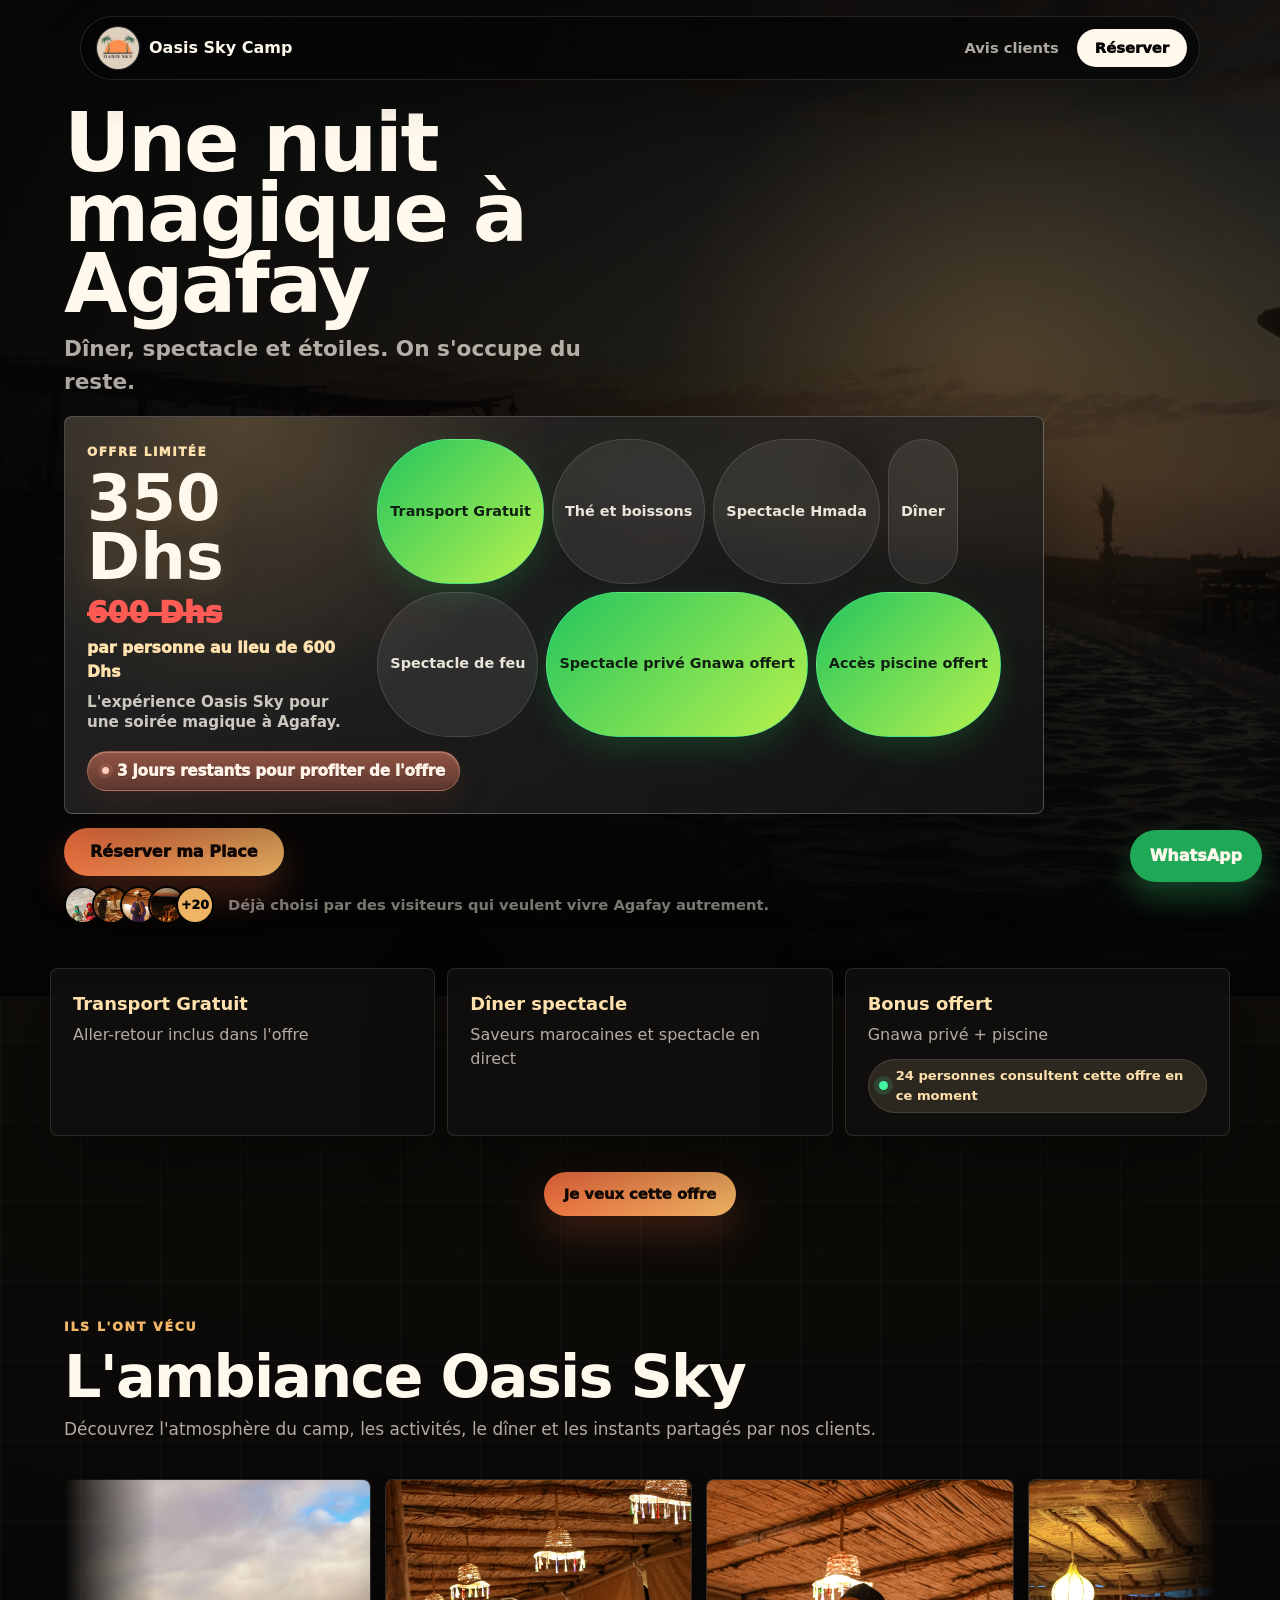
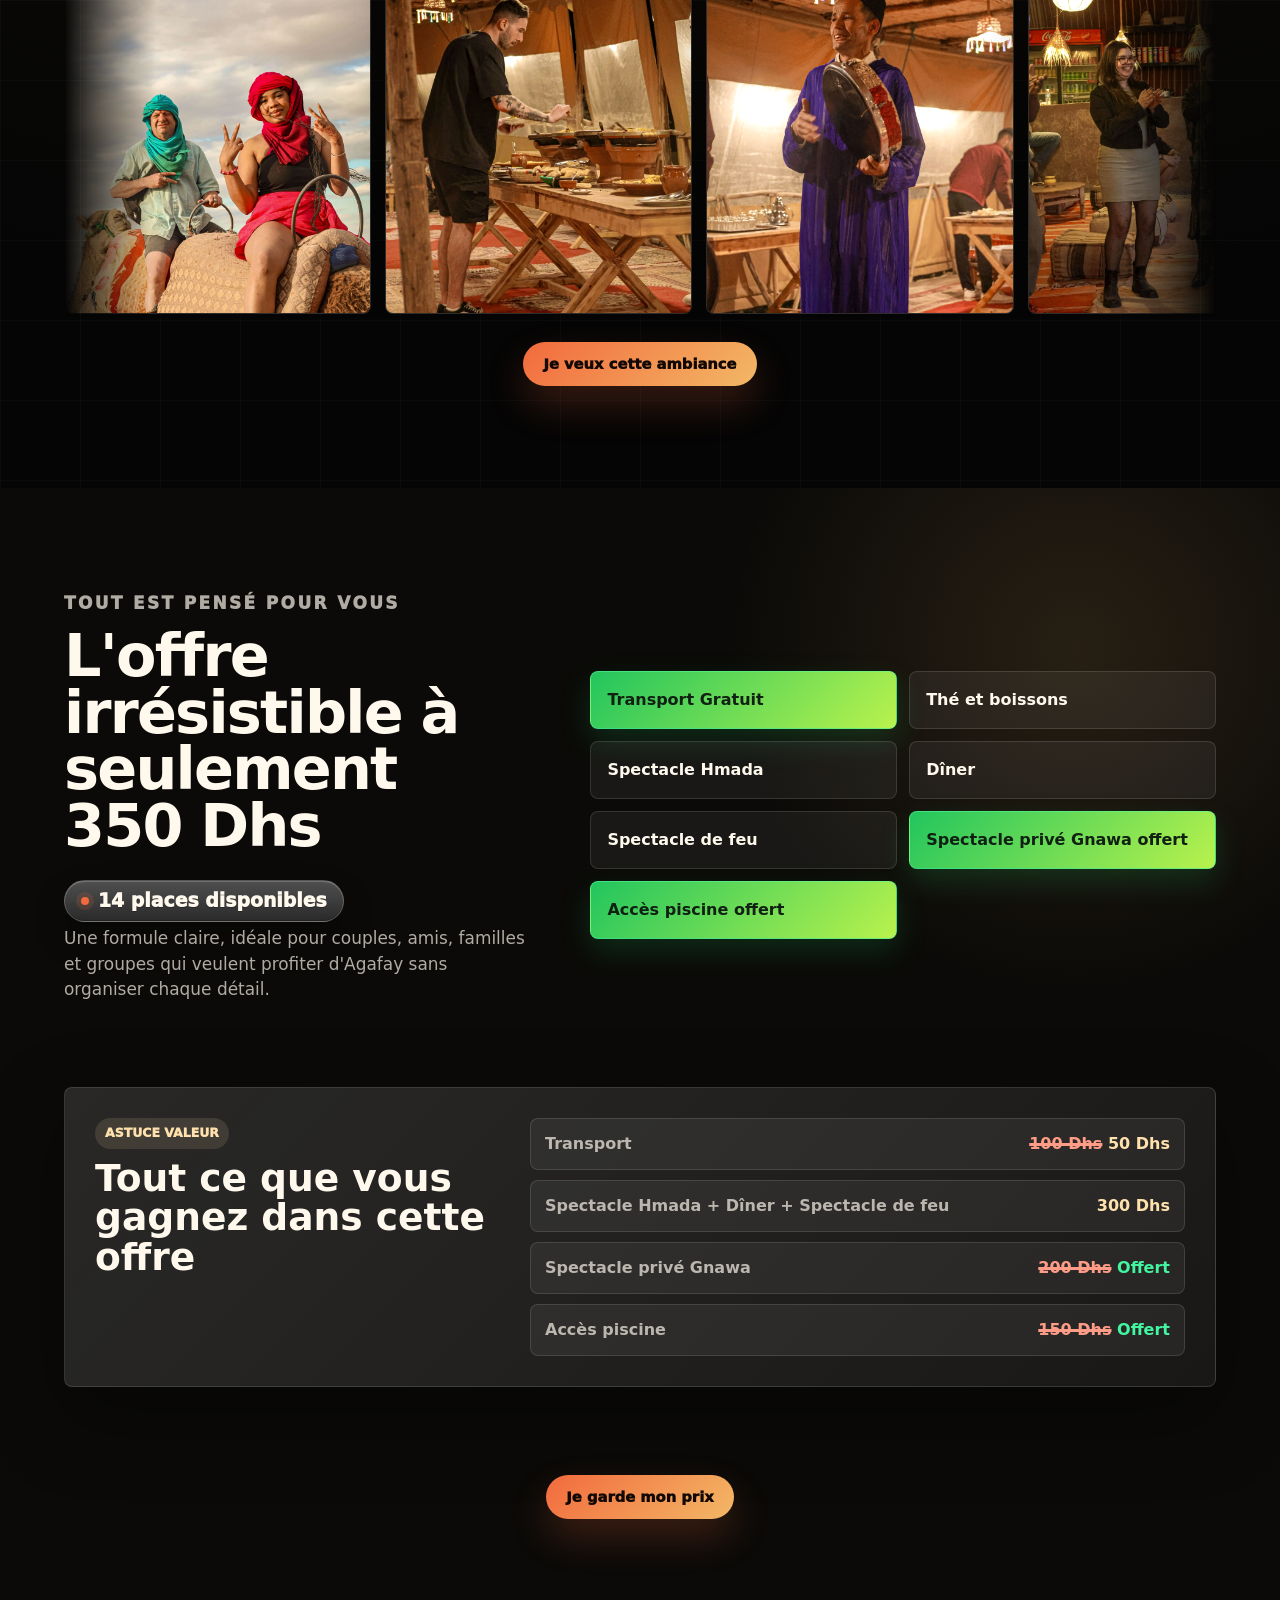
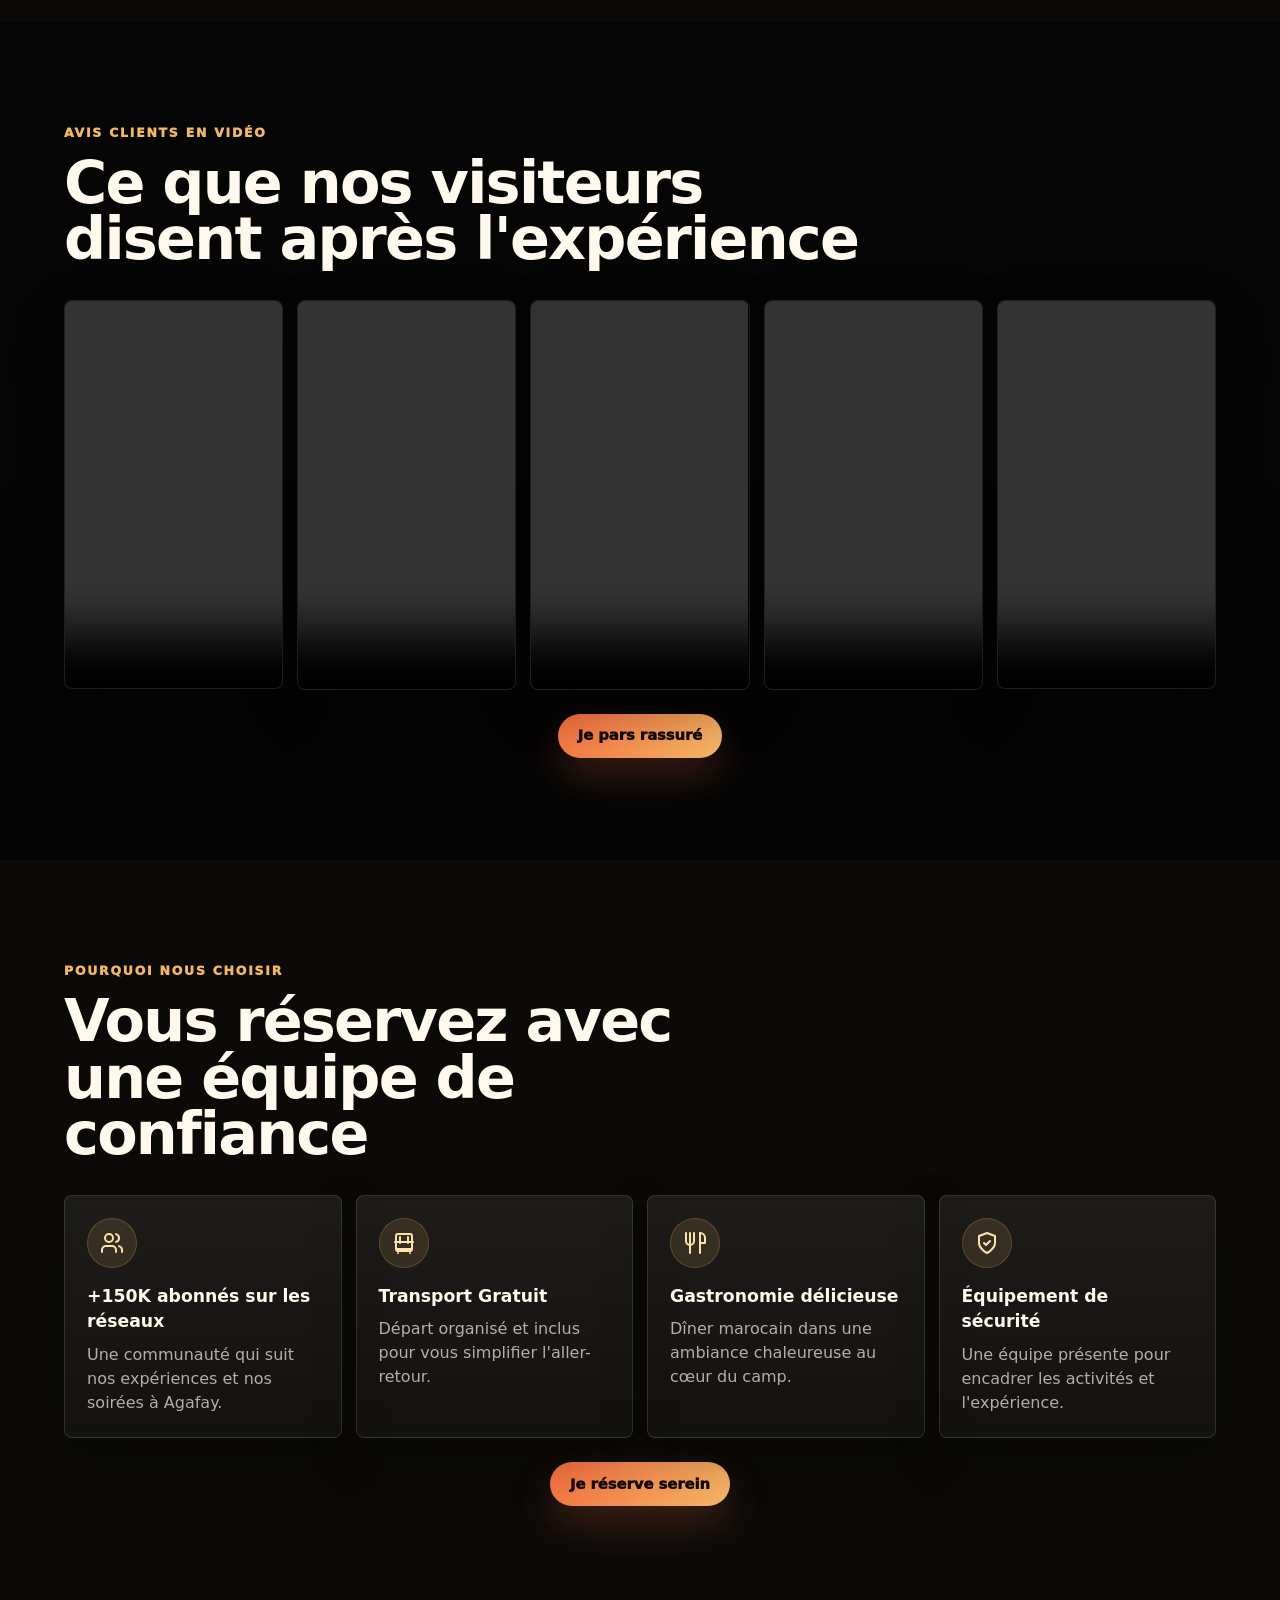
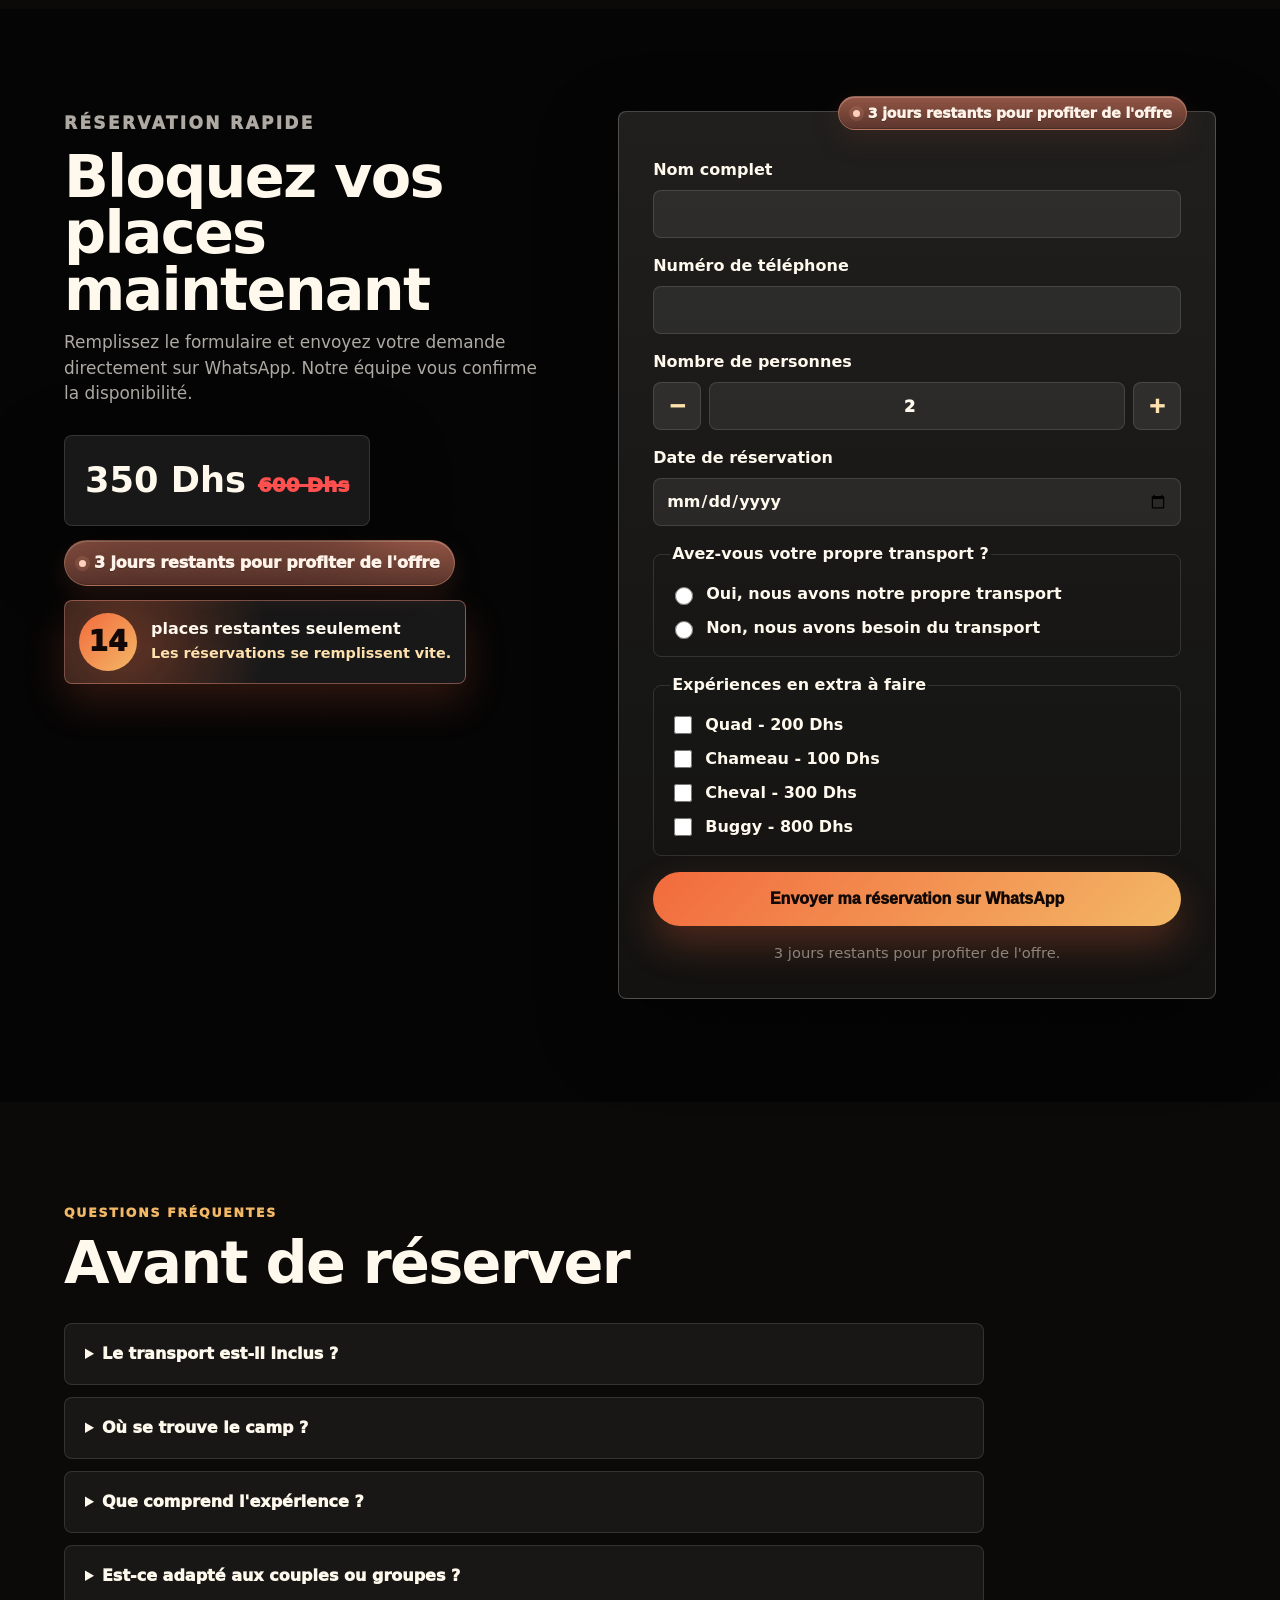
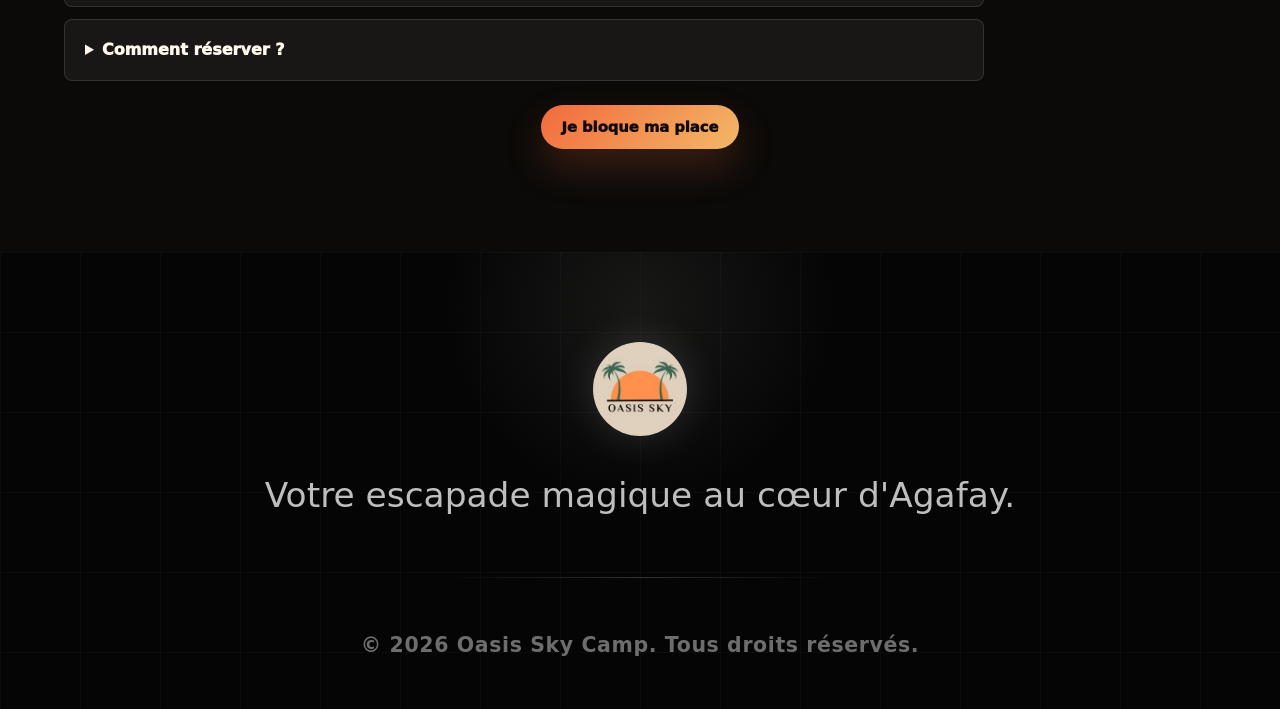
==== index.html @ 7f27b0d1 "Add files via upload" ====
<!doctype html>
<html lang="fr">
  <head>
    <meta charset="utf-8" />
    <meta name="viewport" content="width=device-width, initial-scale=1" />
    <title>Oasis Sky Camp Agafay | Offre irrésistible à 350 Dhs</title>
    <meta
      name="description"
      content="Réservez l'offre irrésistible Oasis Sky Camp Agafay: transport gratuit, thé et boissons, spectacle Hmada, dîner, spectacle de feu, spectacle privé Gnawa offert et accès piscine offert à 350 Dhs par personne."
    />
    <link rel="stylesheet" href="styles.css" />
  </head>
  <body>
    <header class="site-header">
      <a class="brand" href="#top" aria-label="Oasis Sky Camp">
        <img src="Logo Oasis Sky.jpg" alt="Logo Oasis Sky Camp" />
        <span>Oasis Sky Camp</span>
      </a>
      <nav class="header-actions" aria-label="Navigation principale">
        <a href="#avis">Avis clients</a>
        <a href="#reservation" class="small-cta">Réserver</a>
      </nav>
    </header>

    <main id="top">
      <section class="hero" aria-labelledby="hero-title">
        <video
          class="hero-video"
          src="Video of the camp.mp4"
          autoplay
          muted
          loop
          playsinline
          poster="R62_7970.jpg"
        ></video>
        <div class="hero-overlay"></div>
        <div class="hero-content">
          <h1 id="hero-title">
            Une nuit magique à Agafay
          </h1>
          <p class="hero-copy">
            Dîner, spectacle et étoiles. On s'occupe du reste.
          </p>

          <div class="offer-card" aria-label="Offre irrésistible Oasis Sky">
            <div class="offer-price">
              <span class="offer-label">Offre limitée</span>
              <div class="price-line">
                <strong>350 Dhs</strong>
                <del>600 Dhs</del>
              </div>
              <span class="price-context">par personne au lieu de 600 Dhs</span>
              <p>L'expérience Oasis Sky pour une soirée magique à Agafay.</p>
            </div>
            <ul class="hero-offer-list" aria-label="Éléments inclus dans l'offre">
              <li class="is-free">Transport Gratuit</li>
              <li>Thé et boissons</li>
              <li>Spectacle Hmada</li>
              <li>Dîner</li>
              <li>Spectacle de feu</li>
              <li class="is-free">Spectacle privé Gnawa offert</li>
              <li class="is-free">Accès piscine offert</li>
            </ul>
            <div class="deadline-proof" aria-label="Durée limitée de l'offre">
              3 jours restants pour profiter de l'offre
            </div>
          </div>

          <div class="hero-buttons">
            <a class="primary-button" href="#reservation">Réserver ma Place</a>
          </div>

          <div class="hero-social-proof" aria-label="Preuve sociale">
            <div class="client-stack" aria-hidden="true">
              <img src="Photos/Clients .webp" alt="" />
              <img src="Photos/Dinner .webp" alt="" />
              <img src="Photos/Spectacle.webp" alt="" />
              <img src="Photos/Night .webp" alt="" />
              <span>+20</span>
            </div>
            <p>Déjà choisi par des visiteurs qui veulent vivre Agafay autrement.</p>
          </div>
        </div>
      </section>

      <section class="section intro-strip" aria-label="Points forts de l'offre">
        <div>
          <strong>Transport Gratuit</strong>
          <span>Aller-retour inclus dans l'offre</span>
        </div>
        <div>
          <strong>Dîner spectacle</strong>
          <span>Saveurs marocaines et spectacle en direct</span>
        </div>
        <div>
          <strong>Bonus offert</strong>
          <span>Gnawa privé + piscine</span>
          <p class="live-proof strip-proof" aria-label="Preuve sociale en direct">
            <span aria-hidden="true"></span>
            24 personnes consultent cette offre en ce moment
          </p>
        </div>
        <a class="section-reserve-button" href="#reservation">Je veux cette offre</a>
      </section>

      <section class="section" id="photos" aria-labelledby="photos-title">
        <div class="section-heading">
          <p class="eyebrow">Ils l'ont vécu</p>
          <h2 id="photos-title">L'ambiance Oasis Sky</h2>
          <p>
            Découvrez l'atmosphère du camp, les activités, le dîner et les
            instants partagés par nos clients.
          </p>
        </div>

        <div class="photo-marquee" aria-label="Galerie animée de l'ambiance Oasis Sky">
          <div class="photo-track">
          <figure>
            <img src="Photos/Clients .webp" alt="Clients heureux à Oasis Sky Camp" loading="lazy" />
          </figure>
          <figure>
            <img src="Photos/Dinner .webp" alt="Ambiance dîner au camp" loading="lazy" />
          </figure>
          <figure>
            <img src="Photos/Spectacle.webp" alt="Spectacle pendant l'expérience à Agafay" loading="lazy" />
          </figure>
          <figure>
            <img src="Photos/Danse.webp" alt="Ambiance danse au camp" loading="lazy" />
          </figure>
          <figure>
            <img src="Photos/Ilghman.webp" alt="Moment partagé entre visiteurs à Agafay" loading="lazy" />
          </figure>
          <figure>
            <img src="Photos/Spectaclee.webp" alt="Clients profitant de l'expérience Oasis Sky" loading="lazy" />
          </figure>
          <figure>
            <img src="Photos/Night .webp" alt="Expérience clients avec vue sur le camp" loading="lazy" />
          </figure>
          <figure>
            <img src="Photos/Taromiyt .webp" alt="Moment Taromiyt à Oasis Sky Camp" loading="lazy" />
          </figure>
          <figure aria-hidden="true">
            <img src="Photos/Clients .webp" alt="" loading="lazy" />
          </figure>
          <figure aria-hidden="true">
            <img src="Photos/Dinner .webp" alt="" loading="lazy" />
          </figure>
          <figure aria-hidden="true">
            <img src="Photos/Spectacle.webp" alt="" loading="lazy" />
          </figure>
          <figure aria-hidden="true">
            <img src="Photos/Danse.webp" alt="" loading="lazy" />
          </figure>
          <figure aria-hidden="true">
            <img src="Photos/Ilghman.webp" alt="" loading="lazy" />
          </figure>
          <figure aria-hidden="true">
            <img src="Photos/Spectaclee.webp" alt="" loading="lazy" />
          </figure>
          <figure aria-hidden="true">
            <img src="Photos/Night .webp" alt="" loading="lazy" />
          </figure>
          <figure aria-hidden="true">
            <img src="Photos/Taromiyt .webp" alt="" loading="lazy" />
          </figure>
          </div>
        </div>
        <a class="section-reserve-button" href="#reservation">Je veux cette ambiance</a>
      </section>

      <section class="section offer-section" aria-labelledby="offer-title">
        <div class="offer-copy">
          <p class="eyebrow">Tout est pensé pour vous</p>
          <h2 id="offer-title">L'offre irrésistible à seulement 350 Dhs</h2>
          <div class="offer-scarcity-banner" aria-label="Places restantes">
            14 places disponibles
          </div>
          <p>
            Une formule claire, idéale pour couples, amis, familles et groupes
            qui veulent profiter d'Agafay sans organiser chaque détail.
          </p>
        </div>
        <div class="included-list">
          <span class="is-free">Transport Gratuit</span>
          <span>Thé et boissons</span>
          <span>Spectacle Hmada</span>
          <span>Dîner</span>
          <span>Spectacle de feu</span>
          <span class="is-free">Spectacle privé Gnawa offert</span>
          <span class="is-free">Accès piscine offert</span>
        </div>
        <div class="value-breakdown" aria-label="Valeur réelle de l'offre">
          <div class="value-heading">
            <span>Astuce valeur</span>
            <h3>Tout ce que vous gagnez dans cette offre</h3>
          </div>
          <div class="value-list">
            <div class="value-row">
              <span>Transport</span>
              <strong><del>100 Dhs</del> 50 Dhs</strong>
            </div>
            <div class="value-row">
              <span>Spectacle Hmada + Dîner + Spectacle de feu</span>
              <strong>300 Dhs</strong>
            </div>
            <div class="value-row is-free">
              <span>Spectacle privé Gnawa</span>
              <strong><del>200 Dhs</del> Offert</strong>
            </div>
            <div class="value-row is-free">
              <span>Accès piscine</span>
              <strong><del>150 Dhs</del> Offert</strong>
            </div>
          </div>
        </div>
        <a class="section-reserve-button" href="#reservation">Je garde mon prix</a>
      </section>

      <section class="section reviews" id="avis" aria-labelledby="reviews-title">
        <div class="section-heading">
          <p class="eyebrow">Avis clients en vidéo</p>
          <h2 id="reviews-title">Ce que nos visiteurs disent après l'expérience</h2>
        </div>

        <div class="review-grid">
          <video controls playsinline preload="metadata" src="Reviews/Review 1.mp4?v=20260610-2"></video>
          <video controls playsinline preload="metadata" src="Reviews/Review 2.mp4?v=20260610-2"></video>
          <video controls playsinline preload="metadata" src="Reviews/Review 3.mp4?v=20260610-2"></video>
          <video controls playsinline preload="metadata" src="Reviews/Review 4.mp4?v=20260610-2"></video>
          <video controls playsinline preload="metadata" src="Reviews/Review 5.mp4?v=20260610-2"></video>
        </div>
        <a class="section-reserve-button" href="#reservation">Je pars rassuré</a>
      </section>

      <section class="section trust" aria-labelledby="trust-title">
        <div class="section-heading compact">
          <p class="eyebrow">Pourquoi nous choisir</p>
          <h2 id="trust-title">Vous réservez avec une équipe de confiance</h2>
        </div>

        <div class="trust-grid">
          <article>
            <span class="trust-icon" aria-hidden="true">
              <svg viewBox="0 0 24 24">
                <path d="M16 21v-2a4 4 0 0 0-4-4H6a4 4 0 0 0-4 4v2" />
                <circle cx="9" cy="7" r="4" />
                <path d="M22 21v-2a4 4 0 0 0-3-3.87" />
                <path d="M16 3.13a4 4 0 0 1 0 7.75" />
              </svg>
            </span>
            <h3>+150K abonnés sur les réseaux</h3>
            <p>Une communauté qui suit nos expériences et nos soirées à Agafay.</p>
          </article>
          <article>
            <span class="trust-icon" aria-hidden="true">
              <svg viewBox="0 0 24 24">
                <path d="M8 6v6" />
                <path d="M16 6v6" />
                <path d="M3 11h18" />
                <path d="M5 18h14" />
                <path d="M6 22h.01" />
                <path d="M18 22h.01" />
                <rect x="4" y="3" width="16" height="17" rx="2" />
              </svg>
            </span>
            <h3>Transport Gratuit</h3>
            <p>Départ organisé et inclus pour vous simplifier l'aller-retour.</p>
          </article>
          <article>
            <span class="trust-icon" aria-hidden="true">
              <svg viewBox="0 0 24 24">
                <path d="M7 2v20" />
                <path d="M11 2v8a4 4 0 0 1-8 0V2" />
                <path d="M17 2v20" />
                <path d="M17 2a5 5 0 0 1 5 5v5h-5" />
              </svg>
            </span>
            <h3>Gastronomie délicieuse</h3>
            <p>Dîner marocain dans une ambiance chaleureuse au cœur du camp.</p>
          </article>
          <article>
            <span class="trust-icon" aria-hidden="true">
              <svg viewBox="0 0 24 24">
                <path d="M12 22s8-4 8-10V5l-8-3-8 3v7c0 6 8 10 8 10" />
                <path d="m9 12 2 2 4-4" />
              </svg>
            </span>
            <h3>Équipement de sécurité</h3>
            <p>Une équipe présente pour encadrer les activités et l'expérience.</p>
          </article>
        </div>
        <a class="section-reserve-button" href="#reservation">Je réserve serein</a>
      </section>

      <section class="section reservation-section" id="reservation" aria-labelledby="reservation-title">
        <div class="reservation-copy">
          <p class="eyebrow">Réservation rapide</p>
          <h2 id="reservation-title">Bloquez vos places maintenant</h2>
          <p>
            Remplissez le formulaire et envoyez votre demande directement sur
            WhatsApp. Notre équipe vous confirme la disponibilité.
          </p>
          <div class="price-box">
            <strong>350 Dhs</strong>
            <del class="old-price">600 Dhs</del>
          </div>
          <div class="center-deadline-badge">
            3 jours restants pour profiter de l'offre
          </div>
          <div class="scarcity-card" aria-label="Places restantes">
            <span>14</span>
            <div>
              <strong>places restantes seulement</strong>
              <p>Les réservations se remplissent vite.</p>
            </div>
          </div>
        </div>

        <form
          class="booking-form"
          id="booking-form"
          action="https://wa.me/212624677610"
          method="get"
          target="_blank"
        >
          <div class="form-corner-badge">3 jours restants pour profiter de l'offre</div>
          <input
            type="hidden"
            name="text"
            value="Bonjour Oasis Sky Camp, je viens de l'offre Oasis Sky Agafay à 350 Dhs et je veux réserver."
          />
          <label>
            Nom complet
            <input type="text" name="fullName" autocomplete="name" required />
          </label>
          <label>
            Numéro de téléphone
            <input type="tel" name="phone" autocomplete="tel" required />
          </label>
          <label>
            Nombre de personnes
            <div class="people-stepper">
              <button type="button" class="stepper-button" data-step="-1" aria-label="Diminuer le nombre de personnes">−</button>
              <input type="number" name="people" min="1" value="2" required />
              <button type="button" class="stepper-button" data-step="1" aria-label="Augmenter le nombre de personnes">+</button>
            </div>
          </label>
          <label>
            Date de réservation
            <input type="date" name="bookingDate" required />
          </label>

          <fieldset>
            <legend>Avez-vous votre propre transport ?</legend>
            <label class="radio-line">
              <input type="radio" name="transport" value="Oui, nous avons notre propre transport" required />
              Oui, nous avons notre propre transport
            </label>
            <label class="radio-line">
              <input type="radio" name="transport" value="Non, nous avons besoin du transport" />
              Non, nous avons besoin du transport
            </label>
          </fieldset>

          <fieldset>
            <legend>Expériences en extra à faire</legend>
            <label class="checkbox-line">
              <input type="checkbox" name="extras" value="Quad - 200 Dhs" />
              Quad - 200 Dhs
            </label>
            <label class="checkbox-line">
              <input type="checkbox" name="extras" value="Chameau - 100 Dhs" />
              Chameau - 100 Dhs
            </label>
            <label class="checkbox-line">
              <input type="checkbox" name="extras" value="Cheval - 300 Dhs" />
              Cheval - 300 Dhs
            </label>
            <label class="checkbox-line">
              <input type="checkbox" name="extras" value="Buggy - 800 Dhs" />
              Buggy - 800 Dhs
            </label>
          </fieldset>

          <button class="primary-button form-button" type="submit">
            Envoyer ma réservation sur WhatsApp
          </button>
          <p class="form-note">3 jours restants pour profiter de l'offre.</p>
        </form>
      </section>

      <section
        class="section thank-you-section"
        id="merci"
        aria-labelledby="thank-you-title"
        aria-live="polite"
        hidden
      >
        <div class="thank-you-card">
          <p class="eyebrow">Demande prête</p>
          <h2 id="thank-you-title">Merci, votre réservation est presque confirmée</h2>
          <p>
            Votre message WhatsApp est prêt avec les détails de votre demande.
            Envoyez-le à notre équipe pour confirmer la disponibilité.
          </p>
          <a class="primary-button" id="thank-you-whatsapp" href="#" target="_blank" rel="noopener noreferrer">
            Envoyer le message WhatsApp
          </a>
        </div>
      </section>

      <section class="section faq" aria-labelledby="faq-title">
        <div class="section-heading compact">
          <p class="eyebrow">Questions fréquentes</p>
          <h2 id="faq-title">Avant de réserver</h2>
        </div>

        <div class="faq-list">
          <details>
            <summary>Le transport est-il inclus ?</summary>
            <p>
              Oui, le transport aller-retour depuis Marrakech est disponible.
            </p>
          </details>
          <details>
            <summary>Où se trouve le camp ?</summary>
            <p>
              Le camp est situé à Agafay, près de Marrakech. La localisation
              exacte est envoyée après réservation.
            </p>
          </details>
          <details>
            <summary>Que comprend l'expérience ?</summary>
            <p>
              L'expérience inclut le dîner marocain, les spectacles, le spectacle de feu,
              la piscine et plusieurs activités selon l'offre choisie.
            </p>
          </details>
          <details>
            <summary>Est-ce adapté aux couples ou groupes ?</summary>
            <p>
              Oui, l'expérience est idéale pour les couples, familles, groupes
              d'amis et occasions spéciales.
            </p>
          </details>
          <details>
            <summary>Comment réserver ?</summary>
            <p>
              Vous pouvez réserver directement via WhatsApp ou le formulaire de
              réservation.
            </p>
          </details>
        </div>
        <a class="section-reserve-button" href="#reservation">Je bloque ma place</a>
      </section>
    </main>

    <footer class="site-footer">
      <div class="footer-inner">
        <img src="Logo Oasis Sky.jpg" alt="Logo Oasis Sky Camp" />
        <p>Votre escapade magique au cœur d'Agafay.</p>
        <span class="footer-line" aria-hidden="true"></span>
        <small>© 2026 Oasis Sky Camp. Tous droits réservés.</small>
      </div>
    </footer>

    <a
      class="whatsapp-sticky"
      id="whatsapp-sticky"
      href="https://wa.me/212624677610?text=Bonjour%20Oasis%20Sky%20Camp%2C%20je%20viens%20de%20l'offre%20Oasis%20Sky%20Agafay%20%C3%A0%20350%20Dhs%20et%20je%20veux%20r%C3%A9server."
      aria-label="Réserver sur WhatsApp"
      target="_blank"
      rel="noopener noreferrer"
    >
      WhatsApp
    </a>

    <script src="script.js?v=20260610-thank-you"></script>
  </body>
</html>
---- styles.css ----
:root {
  --bg: #050505;
  --bg-soft: #0b0a08;
  --panel: #11100e;
  --panel-2: #17130f;
  --line: rgba(255, 255, 255, 0.12);
  --line-strong: rgba(255, 255, 255, 0.22);
  --text: #fff8ed;
  --muted: rgba(255, 248, 237, 0.68);
  --faint: rgba(255, 248, 237, 0.48);
  --gold: #f3b866;
  --gold-soft: #ffe1ad;
  --accent: #c85232;
  --accent-strong: #f26a3d;
  --green: #42f5a1;
  --green-dark: #102113;
  --shadow: 0 28px 80px rgba(0, 0, 0, 0.38);
}

* {
  box-sizing: border-box;
}

html {
  scroll-behavior: smooth;
}

body {
  margin: 0;
  color: var(--text);
  background:
    radial-gradient(circle at 50% -10%, rgba(243, 184, 102, 0.12), transparent 34%),
    linear-gradient(rgba(255, 255, 255, 0.025) 1px, transparent 1px),
    linear-gradient(90deg, rgba(255, 255, 255, 0.025) 1px, transparent 1px),
    var(--bg);
  background-size: auto, 80px 80px, 80px 80px, auto;
  font-family:
    Inter, ui-sans-serif, system-ui, -apple-system, BlinkMacSystemFont, "Segoe UI",
    sans-serif;
  line-height: 1.5;
}

img,
video {
  display: block;
  max-width: 100%;
}

a {
  color: inherit;
  text-decoration: none;
}

.site-header {
  position: fixed;
  top: 16px;
  left: 50%;
  z-index: 20;
  display: flex;
  align-items: center;
  justify-content: space-between;
  width: min(1120px, calc(100% - 32px));
  gap: 18px;
  padding: 10px 12px;
  border: 1px solid var(--line);
  border-radius: 999px;
  background: rgba(5, 5, 5, 0.72);
  color: var(--text);
  transform: translateX(-50%);
  backdrop-filter: blur(18px);
  box-shadow: 0 14px 40px rgba(0, 0, 0, 0.26);
}

.brand {
  display: inline-flex;
  align-items: center;
  gap: 10px;
  padding-left: 4px;
  font-weight: 900;
}

.brand img {
  width: 42px;
  height: 42px;
  border-radius: 50%;
  object-fit: cover;
  box-shadow: 0 0 0 1px rgba(255, 255, 255, 0.18);
}

.header-actions {
  display: flex;
  align-items: center;
  gap: 18px;
  color: var(--muted);
  font-size: 0.92rem;
  font-weight: 800;
}

.small-cta,
.primary-button,
.secondary-button {
  display: inline-flex;
  align-items: center;
  justify-content: center;
  min-height: 48px;
  border-radius: 999px;
  font-weight: 950;
}

.small-cta {
  min-height: 38px;
  padding: 0 18px;
  background: var(--text);
  color: var(--bg);
}

.hero {
  position: relative;
  min-height: 100svh;
  display: grid;
  align-items: center;
  padding: 108px clamp(18px, 5vw, 72px) 54px;
  overflow: hidden;
  color: var(--text);
}

.hero-video,
.hero-overlay {
  position: absolute;
  inset: 0;
  width: 100%;
  height: 100%;
}

.hero-video {
  object-fit: cover;
  opacity: 0.52;
  filter: saturate(0.92) contrast(1.05);
}

.hero-overlay {
  background:
    radial-gradient(circle at 78% 36%, rgba(243, 184, 102, 0.18), transparent 28%),
    linear-gradient(90deg, rgba(5, 5, 5, 0.95), rgba(5, 5, 5, 0.78) 48%, rgba(5, 5, 5, 0.5)),
    linear-gradient(0deg, var(--bg), rgba(5, 5, 5, 0.1) 52%, rgba(5, 5, 5, 0.72));
}

.hero-content {
  position: relative;
  width: min(1120px, 100%);
}

.eyebrow {
  margin: 0 0 12px;
  color: var(--gold);
  font-size: 0.78rem;
  font-weight: 950;
  letter-spacing: 0.14em;
  text-transform: uppercase;
}

h1,
h2,
h3,
p {
  margin-top: 0;
}

h1 {
  max-width: 10ch;
  margin-bottom: 14px;
  font-size: clamp(2.4rem, 6.4vw, 6.25rem);
  line-height: 0.86;
  letter-spacing: -0.03em;
}

.hero-copy {
  max-width: 560px;
  margin-bottom: 18px;
  color: var(--muted);
  font-size: clamp(1.05rem, 2vw, 1.35rem);
  font-weight: 650;
}

.offer-card {
  display: grid;
  grid-template-columns: minmax(250px, 0.42fr) minmax(0, 1fr);
  gap: 14px 20px;
  width: min(980px, 100%);
  max-width: 100%;
  margin: 14px 0;
  padding: clamp(16px, 2vw, 22px);
  border: 1px solid var(--line-strong);
  border-radius: 8px;
  background:
    radial-gradient(circle at 18% 0%, rgba(243, 184, 102, 0.22), transparent 34%),
    linear-gradient(135deg, rgba(255, 255, 255, 0.12), rgba(255, 255, 255, 0.035)),
    rgba(8, 8, 8, 0.68);
  box-shadow: var(--shadow);
  backdrop-filter: blur(16px);
}

.offer-price {
  display: flex;
  align-content: center;
  align-items: baseline;
  gap: 8px;
  flex-wrap: wrap;
  min-width: 0;
  padding: 4px 0;
}

.offer-label {
  flex-basis: 100%;
  color: var(--gold-soft);
  font-size: 0.75rem;
  font-weight: 950;
  letter-spacing: 0.12em;
  text-transform: uppercase;
}

.price-line {
  display: flex;
  align-items: flex-end;
  gap: 12px;
  flex-wrap: wrap;
  width: 100%;
}

.offer-card strong {
  color: var(--text);
  font-size: clamp(2.2rem, 5vw, 4.15rem);
  line-height: 0.92;
  text-shadow: 0 10px 30px rgba(243, 184, 102, 0.18);
}

.offer-price del {
  color: #ff5b55;
  font-size: clamp(1.25rem, 2.4vw, 1.85rem);
  font-weight: 950;
  line-height: 1;
  text-decoration-color: #ff5b55;
  text-decoration-thickness: 4px;
}

.price-context {
  color: var(--gold-soft);
  font-size: 0.98rem;
  font-weight: 950;
}

.offer-price p {
  flex-basis: 100%;
  margin: 0;
  color: rgba(255, 248, 237, 0.78);
  font-size: 0.95rem;
  font-weight: 750;
  line-height: 1.35;
}

.hero-offer-list {
  display: flex;
  flex-wrap: wrap;
  gap: 8px;
  margin: 0;
  padding: 0;
  list-style: none;
}

.hero-offer-list li,
.live-proof,
.deadline-proof,
.scarcity-proof {
  display: inline-flex;
  align-items: center;
  width: fit-content;
  max-width: 100%;
  min-height: 34px;
  padding: 6px 10px;
  border: 1px solid var(--line);
  border-radius: 999px;
  background: rgba(255, 255, 255, 0.08);
  color: rgba(255, 248, 237, 0.9);
  font-size: 0.82rem;
  font-weight: 900;
}

.hero-offer-list li {
  min-height: 38px;
  padding: 7px 12px;
  font-size: 0.9rem;
}

.hero-offer-list .is-free,
.included-list .is-free {
  border-color: rgba(66, 245, 161, 0.52);
  background: linear-gradient(135deg, #22c55e, #b9f24d);
  color: var(--green-dark);
  box-shadow: 0 12px 30px rgba(34, 197, 94, 0.18);
}

.live-proof {
  gap: 8px;
  background: rgba(255, 217, 166, 0.12);
  color: var(--gold-soft);
}

.live-proof span {
  width: 9px;
  height: 9px;
  border-radius: 50%;
  background: var(--green);
  box-shadow: 0 0 0 5px rgba(66, 245, 161, 0.14);
  flex: 0 0 auto;
}

.strip-proof {
  margin: 12px 0 0;
}

.scarcity-proof {
  border-color: rgba(255, 255, 255, 0.2);
  background:
    linear-gradient(180deg, rgba(82, 82, 82, 0.9), rgba(42, 42, 42, 0.94)),
    rgba(48, 48, 48, 0.94);
  color: var(--text);
  text-shadow: 0 1px 0 rgba(0, 0, 0, 0.22);
  box-shadow:
    inset 0 1px 0 rgba(255, 255, 255, 0.18),
    inset 0 -1px 0 rgba(0, 0, 0, 0.2),
    0 10px 24px rgba(0, 0, 0, 0.28);
}

.offer-scarcity-banner {
  display: inline-flex;
  align-items: center;
  width: fit-content;
  max-width: 100%;
  min-height: 42px;
  margin: 14px 0 4px;
  padding: 8px 16px;
  border: 1px solid rgba(255, 255, 255, 0.2);
  border-radius: 999px;
  background:
    linear-gradient(180deg, rgba(82, 82, 82, 0.92), rgba(42, 42, 42, 0.96)),
    rgba(48, 48, 48, 0.94);
  color: var(--text);
  font-size: clamp(1rem, 1.8vw, 1.18rem);
  font-weight: 950;
  line-height: 1.15;
  text-shadow: 0 1px 0 rgba(0, 0, 0, 0.24);
  box-shadow:
    inset 0 1px 0 rgba(255, 255, 255, 0.18),
    inset 0 -1px 0 rgba(0, 0, 0, 0.2),
    0 16px 32px rgba(0, 0, 0, 0.28);
}

.offer-scarcity-banner::before {
  content: "";
  width: 8px;
  height: 8px;
  margin-right: 9px;
  border-radius: 50%;
  background: var(--accent-strong);
  box-shadow: 0 0 0 5px rgba(242, 106, 61, 0.14);
  flex: 0 0 auto;
}

.deadline-proof,
.center-deadline-badge,
.form-corner-badge {
  gap: 8px;
  border: 1px solid rgba(255, 179, 145, 0.34);
  background:
    linear-gradient(180deg, rgba(150, 87, 70, 0.94), rgba(91, 54, 45, 0.96)),
    rgba(102, 61, 50, 0.94);
  color: #fff2e8;
  font-weight: 950;
  letter-spacing: -0.01em;
  text-shadow: 0 1px 0 rgba(0, 0, 0, 0.22);
  box-shadow:
    inset 0 1px 0 rgba(255, 255, 255, 0.22),
    inset 0 -1px 0 rgba(0, 0, 0, 0.18),
    0 10px 24px rgba(78, 44, 34, 0.38);
}

.deadline-proof,
.scarcity-proof {
  grid-column: 1 / -1;
  min-height: 40px;
  padding: 8px 14px;
  font-size: 0.95rem;
}

.deadline-proof::before,
.center-deadline-badge::before,
.form-corner-badge::before {
  content: "";
  width: 7px;
  height: 7px;
  border-radius: 50%;
  background: #ffd0bd;
  box-shadow: 0 0 0 4px rgba(255, 180, 145, 0.13);
  flex: 0 0 auto;
}

.hero-social-proof {
  display: flex;
  align-items: center;
  gap: 14px;
  margin: 10px 0 18px;
  color: var(--faint);
  font-size: 0.92rem;
  font-weight: 750;
}

.client-stack {
  display: flex;
  align-items: center;
  flex: 0 0 auto;
}

.client-stack img,
.client-stack span {
  width: 38px;
  height: 38px;
  margin-left: -10px;
  border: 2px solid var(--bg);
  border-radius: 50%;
}

.client-stack img:first-child {
  margin-left: 0;
}

.client-stack img {
  object-fit: cover;
}

.client-stack span {
  display: inline-flex;
  align-items: center;
  justify-content: center;
  background: var(--gold);
  color: var(--bg);
  font-size: 0.78rem;
  font-weight: 950;
}

.hero-social-proof p {
  margin: 0;
}

.hero-buttons {
  display: flex;
  flex-wrap: wrap;
  gap: 12px;
  margin-bottom: 2px;
}

.primary-button {
  border: 0;
  padding: 0 26px;
  background: linear-gradient(135deg, var(--accent-strong), var(--gold));
  color: #120906;
  box-shadow: 0 18px 38px rgba(242, 106, 61, 0.26);
  cursor: pointer;
}

.primary-button:hover {
  filter: brightness(1.06);
}

.secondary-button {
  padding: 0 22px;
  border: 1px solid var(--line-strong);
  color: var(--text);
  background: rgba(255, 255, 255, 0.06);
}

.section {
  padding: clamp(64px, 8vw, 108px) clamp(18px, 5vw, 72px);
}

.section-reserve-button {
  grid-column: 1 / -1;
  display: flex;
  align-items: center;
  justify-content: center;
  width: fit-content;
  min-height: 44px;
  margin: 24px auto 0;
  padding: 0 20px;
  border-radius: 999px;
  background: linear-gradient(135deg, var(--accent-strong), var(--gold));
  color: #120906;
  font-size: 0.92rem;
  font-weight: 950;
  box-shadow: 0 18px 38px rgba(242, 106, 61, 0.22);
}

.section-reserve-button:hover {
  filter: brightness(1.06);
}

.intro-strip {
  display: grid;
  grid-template-columns: repeat(3, 1fr);
  gap: 12px;
  width: min(1180px, calc(100% - 36px));
  margin: -28px auto 0;
  padding: 0;
  background: transparent;
  color: var(--text);
  position: relative;
  z-index: 3;
}

.intro-strip div {
  padding: 22px;
  border: 1px solid var(--line);
  border-radius: 8px;
  background: rgba(17, 16, 14, 0.86);
  box-shadow: var(--shadow);
  backdrop-filter: blur(14px);
}

.intro-strip strong,
.intro-strip span {
  display: block;
}

.intro-strip strong {
  margin-bottom: 5px;
  color: var(--gold-soft);
  font-size: 1.12rem;
}

.intro-strip span {
  color: var(--muted);
}

.section-heading {
  max-width: 820px;
  margin-bottom: 32px;
}

.section-heading.compact {
  max-width: 660px;
}

h2 {
  margin-bottom: 12px;
  color: var(--text);
  font-size: clamp(2.15rem, 4.6vw, 4.6rem);
  line-height: 0.96;
  letter-spacing: -0.03em;
}

.section-heading p:not(.eyebrow),
.offer-copy p,
.reservation-copy p {
  color: var(--muted);
  font-size: 1.06rem;
}

.photo-marquee {
  position: relative;
  overflow: hidden;
  width: 100%;
  padding: 4px 0;
  mask-image: linear-gradient(90deg, transparent, #000000 8%, #000000 92%, transparent);
}

.photo-track {
  display: flex;
  width: max-content;
  gap: 14px;
  animation: photo-scroll 34s linear infinite;
}

.photo-marquee:hover .photo-track {
  animation-play-state: paused;
}

.photo-track figure {
  position: relative;
  flex: 0 0 clamp(220px, 24vw, 340px);
  height: clamp(290px, 34vw, 440px);
  margin: 0;
  overflow: hidden;
  border: 1px solid var(--line);
  border-radius: 8px;
  background: var(--panel);
  box-shadow: 0 18px 48px rgba(0, 0, 0, 0.26);
}

.photo-track img {
  width: 100%;
  height: 100%;
  object-fit: cover;
  filter: saturate(0.92) contrast(1.05);
}

@keyframes photo-scroll {
  from {
    transform: translateX(0);
  }

  to {
    transform: translateX(calc(-50% - 7px));
  }
}

@media (prefers-reduced-motion: reduce) {
  .photo-track {
    animation: none;
    overflow-x: auto;
  }
}

.offer-section {
  display: grid;
  grid-template-columns: minmax(0, 0.85fr) minmax(0, 1.15fr);
  gap: clamp(28px, 5vw, 70px);
  align-items: center;
  background:
    radial-gradient(circle at 84% 14%, rgba(243, 184, 102, 0.12), transparent 24%),
    var(--bg-soft);
}

.included-list {
  display: grid;
  grid-template-columns: repeat(2, minmax(0, 1fr));
  gap: 12px;
}

.included-list span {
  padding: 16px;
  border: 1px solid var(--line);
  border-radius: 8px;
  background: rgba(255, 255, 255, 0.06);
  color: var(--text);
  font-weight: 900;
}

.value-breakdown {
  grid-column: 1 / -1;
  display: grid;
  grid-template-columns: minmax(0, 0.75fr) minmax(0, 1.25fr);
  gap: clamp(18px, 4vw, 42px);
  align-items: start;
  margin-top: 4px;
  padding: clamp(20px, 3vw, 30px);
  border: 1px solid var(--line);
  border-radius: 8px;
  background:
    linear-gradient(135deg, rgba(255, 255, 255, 0.1), rgba(255, 255, 255, 0.035)),
    var(--panel);
  color: var(--text);
  box-shadow: var(--shadow);
}

.value-heading span {
  display: inline-flex;
  margin-bottom: 10px;
  padding: 6px 10px;
  border-radius: 999px;
  background: rgba(255, 217, 166, 0.12);
  color: var(--gold-soft);
  font-size: 0.78rem;
  font-weight: 950;
  text-transform: uppercase;
}

.value-heading h3 {
  margin: 0;
  color: var(--text);
  font-size: clamp(1.45rem, 3vw, 2.35rem);
  line-height: 1.05;
}

.value-list {
  display: grid;
  gap: 10px;
}

.value-row {
  display: flex;
  align-items: center;
  justify-content: space-between;
  gap: 14px;
  padding: 13px 14px;
  border: 1px solid var(--line);
  border-radius: 8px;
  background: rgba(255, 255, 255, 0.06);
}

.value-row span {
  color: var(--muted);
  font-weight: 800;
}

.value-row strong {
  color: var(--gold-soft);
  font-size: 1rem;
  white-space: nowrap;
}

.value-row.is-free strong {
  color: var(--green);
}

del {
  color: #ff9c88;
  text-decoration-thickness: 3px;
}

.reviews {
  background:
    linear-gradient(rgba(5, 5, 5, 0.84), rgba(5, 5, 5, 0.95)),
    var(--bg);
  color: var(--text);
}

.review-grid {
  display: grid;
  grid-template-columns: repeat(auto-fit, minmax(180px, 1fr));
  gap: 14px;
}

.review-grid video {
  width: 100%;
  aspect-ratio: 9 / 16;
  border: 1px solid var(--line);
  border-radius: 8px;
  object-fit: cover;
  background: #000000;
  box-shadow: 0 18px 48px rgba(0, 0, 0, 0.28);
}

.trust {
  background: var(--bg-soft);
}

.trust-grid {
  display: grid;
  grid-template-columns: repeat(4, minmax(0, 1fr));
  gap: 14px;
}

.trust-grid article {
  padding: 22px;
  border: 1px solid var(--line);
  border-radius: 8px;
  background: linear-gradient(180deg, rgba(255, 255, 255, 0.075), rgba(255, 255, 255, 0.035));
  box-shadow: 0 18px 50px rgba(0, 0, 0, 0.2);
}

.trust-icon {
  display: inline-flex;
  align-items: center;
  justify-content: center;
  width: 50px;
  height: 50px;
  margin-bottom: 16px;
  border-radius: 50%;
  background: rgba(243, 184, 102, 0.12);
  color: var(--gold-soft);
  box-shadow: inset 0 0 0 1px rgba(243, 184, 102, 0.22);
}

.trust-icon svg {
  width: 24px;
  height: 24px;
  fill: none;
  stroke: currentColor;
  stroke-linecap: round;
  stroke-linejoin: round;
  stroke-width: 2;
}

.trust-grid h3 {
  margin-bottom: 8px;
  color: var(--text);
  font-size: 1.08rem;
}

.trust-grid p {
  margin: 0;
  color: var(--muted);
}

.reservation-section {
  display: grid;
  grid-template-columns: minmax(0, 0.82fr) minmax(320px, 1fr);
  gap: clamp(28px, 5vw, 72px);
  align-items: start;
  background:
    linear-gradient(90deg, rgba(5, 5, 5, 0.94), rgba(5, 5, 5, 0.76)),
    url("R62_8951.jpg") center / cover;
}

.reservation-copy {
  position: sticky;
  top: 104px;
}

.price-box {
  display: inline-flex;
  align-items: baseline;
  gap: 12px;
  margin-top: 12px;
  padding: 18px 20px;
  border: 1px solid var(--line);
  border-radius: 8px;
  background: rgba(255, 255, 255, 0.08);
  color: var(--text);
  box-shadow: var(--shadow);
}

.price-box strong {
  font-size: 2.2rem;
}

.old-price {
  color: #ff4f4f;
  font-size: 1.25rem;
  font-weight: 950;
  text-decoration-color: #ff4f4f;
  text-decoration-thickness: 3px;
}

.center-deadline-badge {
  display: flex;
  align-items: center;
  justify-content: center;
  width: fit-content;
  max-width: 100%;
  margin: 14px 0 0;
  padding: 10px 14px;
  border-radius: 999px;
  text-align: center;
}

.scarcity-card {
  display: flex;
  align-items: center;
  gap: 14px;
  width: fit-content;
  max-width: 100%;
  margin-top: 14px;
  padding: 12px 14px;
  border: 1px solid rgba(255, 156, 136, 0.42);
  border-radius: 8px;
  background:
    radial-gradient(circle at 14% 50%, rgba(242, 106, 61, 0.34), transparent 42%),
    rgba(255, 255, 255, 0.08);
  color: var(--text);
  box-shadow: 0 18px 42px rgba(242, 106, 61, 0.18);
}

.scarcity-card > span {
  display: inline-flex;
  align-items: center;
  justify-content: center;
  width: 58px;
  height: 58px;
  border-radius: 50%;
  background: linear-gradient(135deg, var(--accent-strong), var(--gold));
  color: #120906;
  font-size: 1.75rem;
  font-weight: 950;
  line-height: 1;
  flex: 0 0 auto;
}

.scarcity-card strong {
  display: block;
  color: var(--text);
  font-size: 1rem;
  line-height: 1.15;
}

.scarcity-card p {
  margin: 4px 0 0;
  color: var(--gold-soft);
  font-size: 0.9rem;
  font-weight: 850;
}

.booking-form {
  position: relative;
  display: grid;
  gap: 16px;
  padding: clamp(34px, 5vw, 46px) clamp(20px, 4vw, 34px) clamp(20px, 4vw, 34px);
  border: 1px solid var(--line-strong);
  border-radius: 8px;
  background:
    linear-gradient(180deg, rgba(255, 255, 255, 0.09), rgba(255, 255, 255, 0.035)),
    rgba(11, 10, 8, 0.94);
  box-shadow: var(--shadow);
  backdrop-filter: blur(16px);
}

.form-corner-badge {
  position: absolute;
  top: -16px;
  right: clamp(16px, 3vw, 28px);
  display: inline-flex;
  align-items: center;
  justify-content: center;
  min-height: 34px;
  padding: 0 14px;
  border-radius: 999px;
  font-size: 0.88rem;
}

.booking-form label,
.booking-form legend {
  color: var(--text);
  font-weight: 900;
}

.booking-form input[type="text"],
.booking-form input[type="tel"],
.booking-form input[type="number"],
.booking-form input[type="date"] {
  width: 100%;
  height: 48px;
  margin-top: 8px;
  padding: 0 12px;
  border: 1px solid var(--line);
  border-radius: 8px;
  color: var(--text);
  background: rgba(255, 255, 255, 0.07);
  font: inherit;
}

.people-stepper {
  display: grid;
  grid-template-columns: 48px minmax(0, 1fr) 48px;
  gap: 8px;
  margin-top: 8px;
}

.people-stepper input[type="number"] {
  margin-top: 0;
  text-align: center;
  font-weight: 950;
}

.stepper-button {
  display: inline-flex;
  align-items: center;
  justify-content: center;
  width: 48px;
  height: 48px;
  border: 1px solid var(--line);
  border-radius: 8px;
  background: rgba(255, 255, 255, 0.09);
  color: var(--gold-soft);
  cursor: pointer;
  font: inherit;
  font-size: 1.35rem;
  font-weight: 950;
}

.stepper-button:hover {
  border-color: rgba(243, 184, 102, 0.6);
  background: rgba(243, 184, 102, 0.12);
}

.booking-form input:focus {
  border-color: rgba(243, 184, 102, 0.7);
  outline: none;
}

.booking-form fieldset {
  display: grid;
  gap: 10px;
  margin: 0;
  padding: 16px;
  border: 1px solid var(--line);
  border-radius: 8px;
}

.radio-line,
.checkbox-line {
  display: flex;
  align-items: center;
  gap: 10px;
  color: var(--muted);
  font-weight: 750;
}

.radio-line input,
.checkbox-line input {
  width: 18px;
  height: 18px;
  accent-color: var(--gold);
}

.form-button {
  width: 100%;
  min-height: 54px;
  font-size: 1rem;
}

.form-note {
  margin: 0;
  color: var(--faint);
  font-size: 0.92rem;
  text-align: center;
}

.thank-you-section {
  padding-top: clamp(28px, 5vw, 54px);
  padding-bottom: clamp(28px, 5vw, 54px);
  background:
    radial-gradient(circle at 50% 0%, rgba(66, 245, 161, 0.12), transparent 32%),
    var(--bg);
}

.thank-you-card {
  width: min(720px, 100%);
  margin: 0 auto;
  padding: clamp(22px, 4vw, 34px);
  border: 1px solid rgba(66, 245, 161, 0.28);
  border-radius: 8px;
  background:
    linear-gradient(180deg, rgba(66, 245, 161, 0.1), rgba(255, 255, 255, 0.035)),
    rgba(8, 8, 8, 0.86);
  text-align: center;
  box-shadow: 0 24px 70px rgba(0, 0, 0, 0.34);
}

.thank-you-card h2 {
  max-width: 620px;
  margin: 0 auto 12px;
  font-size: clamp(1.65rem, 4vw, 2.6rem);
}

.thank-you-card p:not(.eyebrow) {
  max-width: 560px;
  margin: 0 auto 20px;
  color: var(--muted);
  font-size: 1rem;
  font-weight: 750;
}

.faq {
  background: var(--bg-soft);
}

.faq-list {
  display: grid;
  gap: 12px;
  max-width: 920px;
}

.faq-list details {
  border: 1px solid var(--line);
  border-radius: 8px;
  background: rgba(255, 255, 255, 0.055);
}

.faq-list summary {
  cursor: pointer;
  padding: 18px 20px;
  color: var(--text);
  font-weight: 950;
}

.faq-list p {
  margin: 0;
  padding: 0 20px 20px;
  color: var(--muted);
}

.site-footer {
  position: relative;
  overflow: hidden;
  padding: clamp(58px, 8vw, 90px) 18px 48px;
  color: var(--muted);
  background:
    radial-gradient(circle at 50% 12%, rgba(246, 239, 228, 0.08), transparent 26%),
    linear-gradient(rgba(255, 255, 255, 0.025) 1px, transparent 1px),
    linear-gradient(90deg, rgba(255, 255, 255, 0.025) 1px, transparent 1px),
    #050505;
  background-size: auto, 80px 80px, 80px 80px, auto;
  text-align: center;
}

.footer-inner {
  width: min(980px, 100%);
  margin: 0 auto;
}

.site-footer img {
  width: 94px;
  height: 94px;
  margin: 0 auto 34px;
  border-radius: 50%;
  object-fit: cover;
  box-shadow: 0 0 42px rgba(255, 255, 255, 0.14);
}

.site-footer p {
  margin-bottom: 56px;
  color: rgba(255, 255, 255, 0.74);
  font-size: clamp(1.55rem, 3vw, 2.15rem);
  font-weight: 500;
}

.footer-line {
  display: block;
  width: min(390px, 70vw);
  height: 1px;
  margin: 0 auto 52px;
  background: linear-gradient(90deg, transparent, rgba(255, 255, 255, 0.18), transparent);
}

.site-footer small {
  display: block;
  color: rgba(255, 255, 255, 0.42);
  font-size: clamp(1rem, 2vw, 1.28rem);
  font-weight: 700;
  letter-spacing: 0.03em;
}

.whatsapp-sticky {
  position: fixed;
  right: 18px;
  bottom: 18px;
  z-index: 12;
  display: inline-flex;
  align-items: center;
  justify-content: center;
  min-height: 52px;
  padding: 0 20px;
  border-radius: 999px;
  background: #1fa855;
  color: var(--text);
  font-weight: 950;
  box-shadow: 0 16px 30px rgba(31, 168, 85, 0.34);
}

@media (max-width: 980px) {
  .offer-card,
  .intro-strip,
  .offer-section,
  .reservation-section,
  .value-breakdown {
    grid-template-columns: 1fr;
  }

  .review-grid,
  .trust-grid {
    grid-template-columns: repeat(2, minmax(0, 1fr));
  }

  .reservation-copy {
    position: static;
  }
}

@media (max-width: 720px) {
  .site-header {
    top: 10px;
    width: calc(100% - 20px);
    padding: 8px 10px;
  }

  .brand span,
  .header-actions a:first-child {
    display: none;
  }

  .hero {
    min-height: 100svh;
    padding: 84px 18px 28px;
  }

  h1 {
    max-width: 100%;
    font-size: clamp(2.05rem, 12.8vw, 3.3rem);
  }

  .offer-card {
    padding: 13px;
  }

  .hero-offer-list li,
  .live-proof,
  .deadline-proof,
  .scarcity-proof {
    min-height: 32px;
    padding: 5px 9px;
    font-size: 0.76rem;
  }

  .deadline-proof,
  .scarcity-proof {
    min-height: 36px;
    padding: 7px 12px;
    font-size: 0.82rem;
  }

  .hero-social-proof {
    align-items: flex-start;
    flex-direction: column;
    gap: 8px;
  }

  .intro-strip {
    width: calc(100% - 28px);
  }

  .photo-marquee {
    mask-image: none;
  }

  .included-list,
  .trust-grid {
    grid-template-columns: 1fr;
  }

  .photo-track {
    gap: 10px;
    animation-duration: 28s;
  }

  .photo-track figure {
    flex-basis: 72vw;
    height: 360px;
  }

  .review-grid {
    display: flex;
    gap: 12px;
    overflow-x: auto;
    scroll-snap-type: x mandatory;
    padding-bottom: 8px;
  }

  .review-grid video {
    min-width: 78vw;
    scroll-snap-align: start;
  }

  .price-box {
    width: 100%;
    flex-wrap: wrap;
  }

  .center-deadline-badge {
    margin-left: auto;
    margin-right: auto;
  }

  .booking-form {
    padding: 38px 18px 18px;
  }

  .form-corner-badge {
    right: 14px;
  }

  .value-row {
    align-items: flex-start;
    flex-direction: column;
    gap: 6px;
  }

  .value-row strong {
    white-space: normal;
  }
}
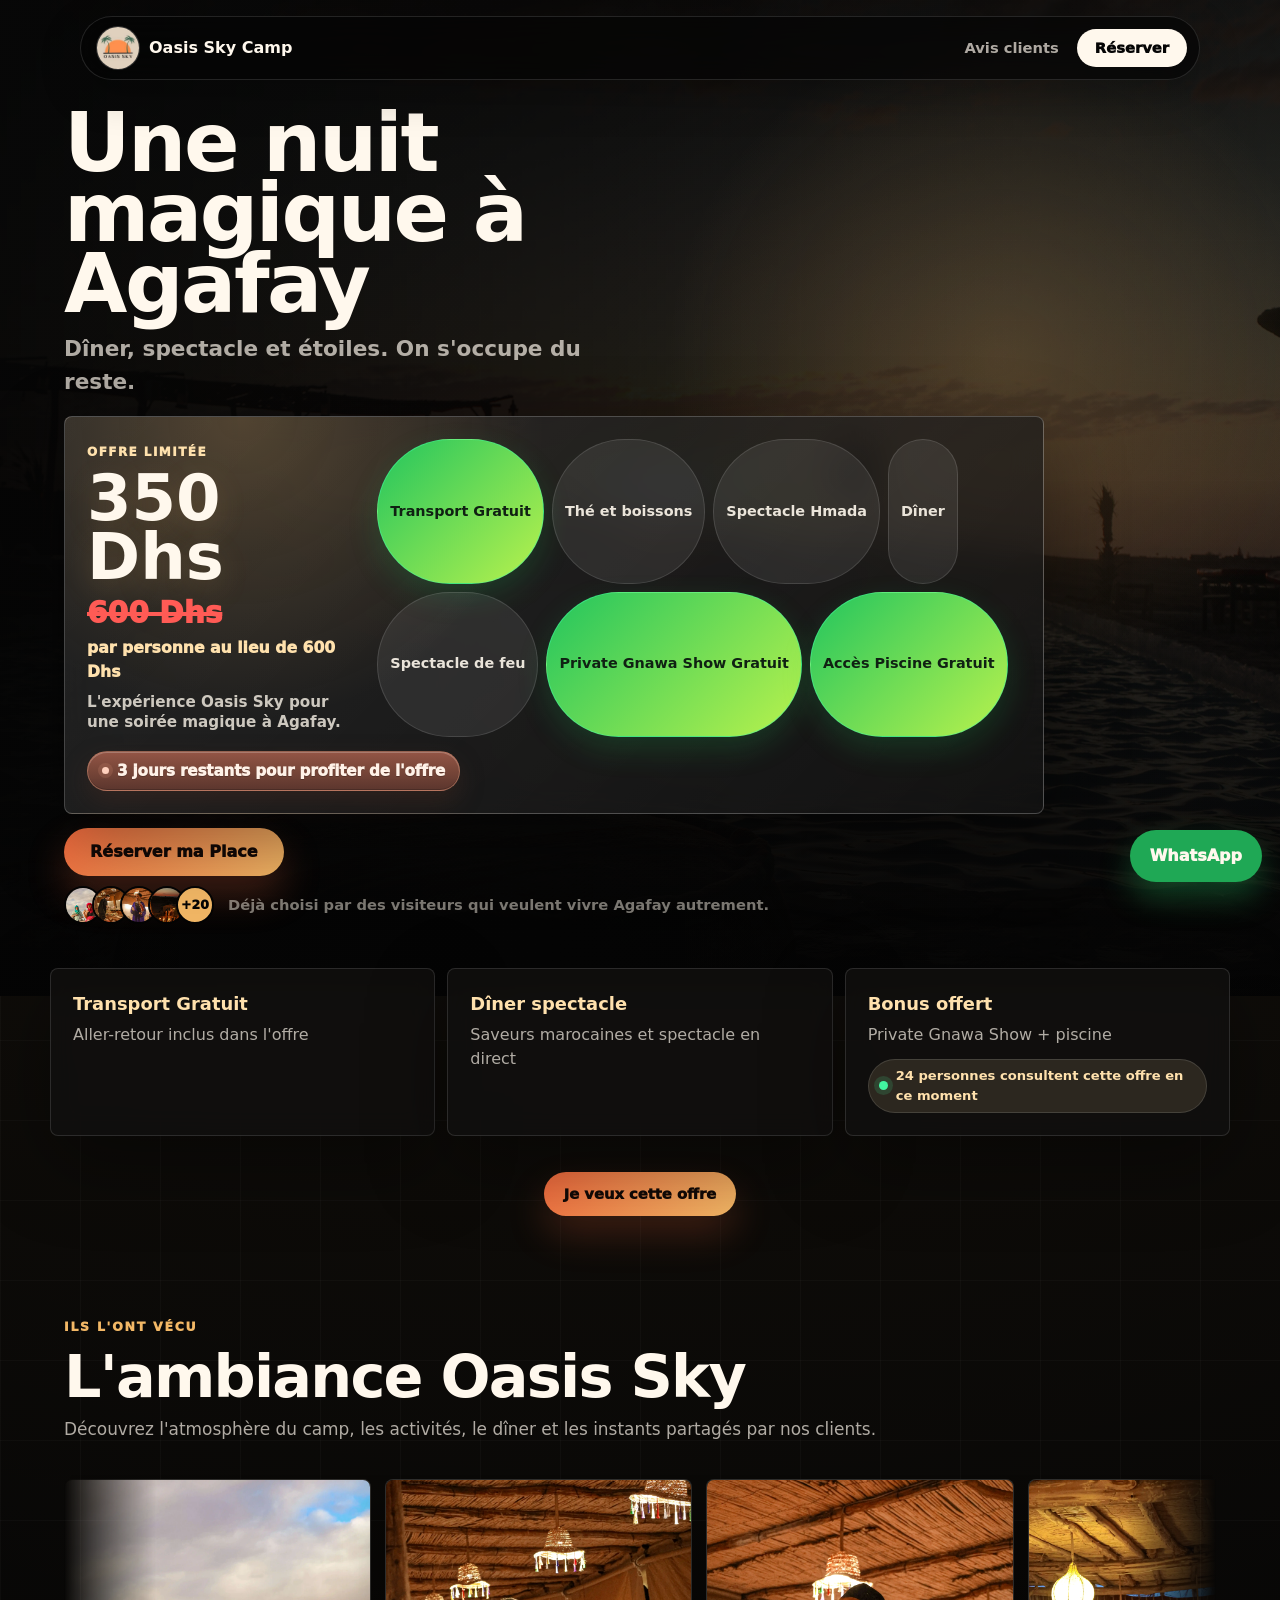
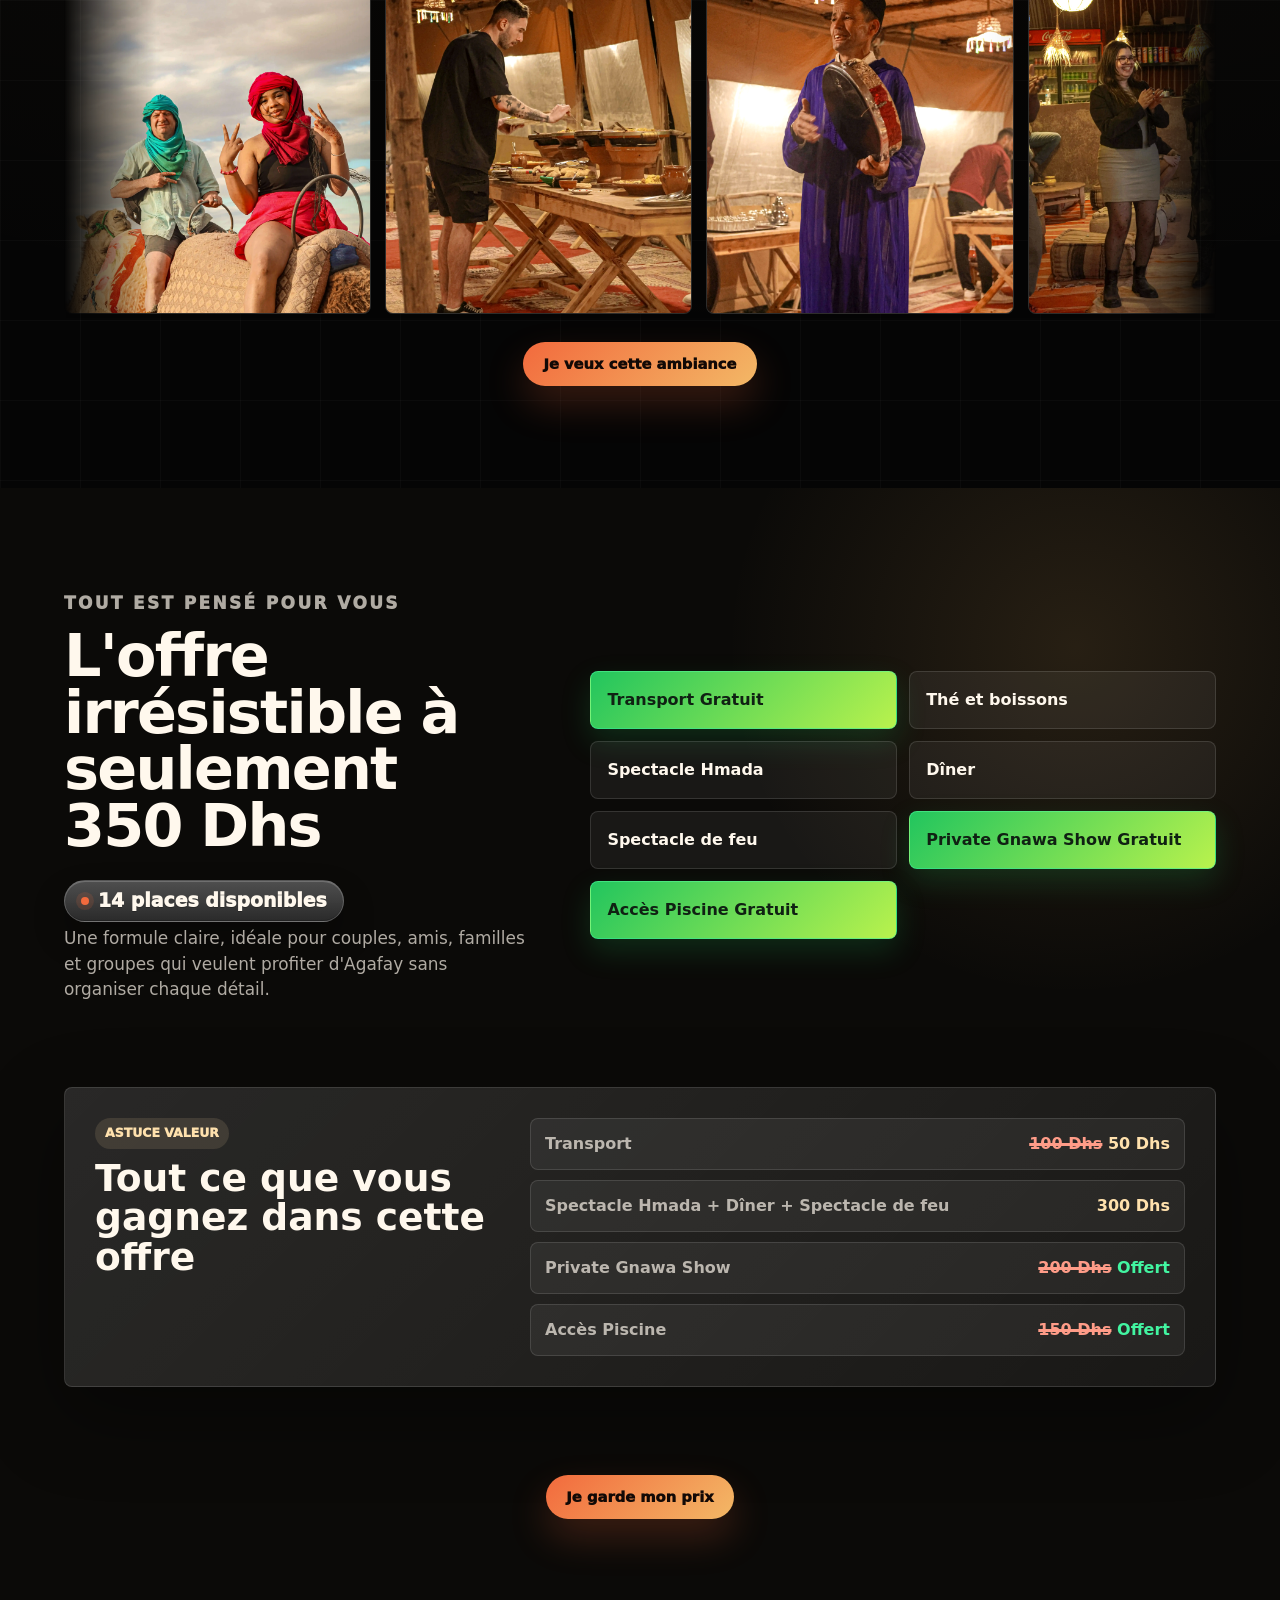
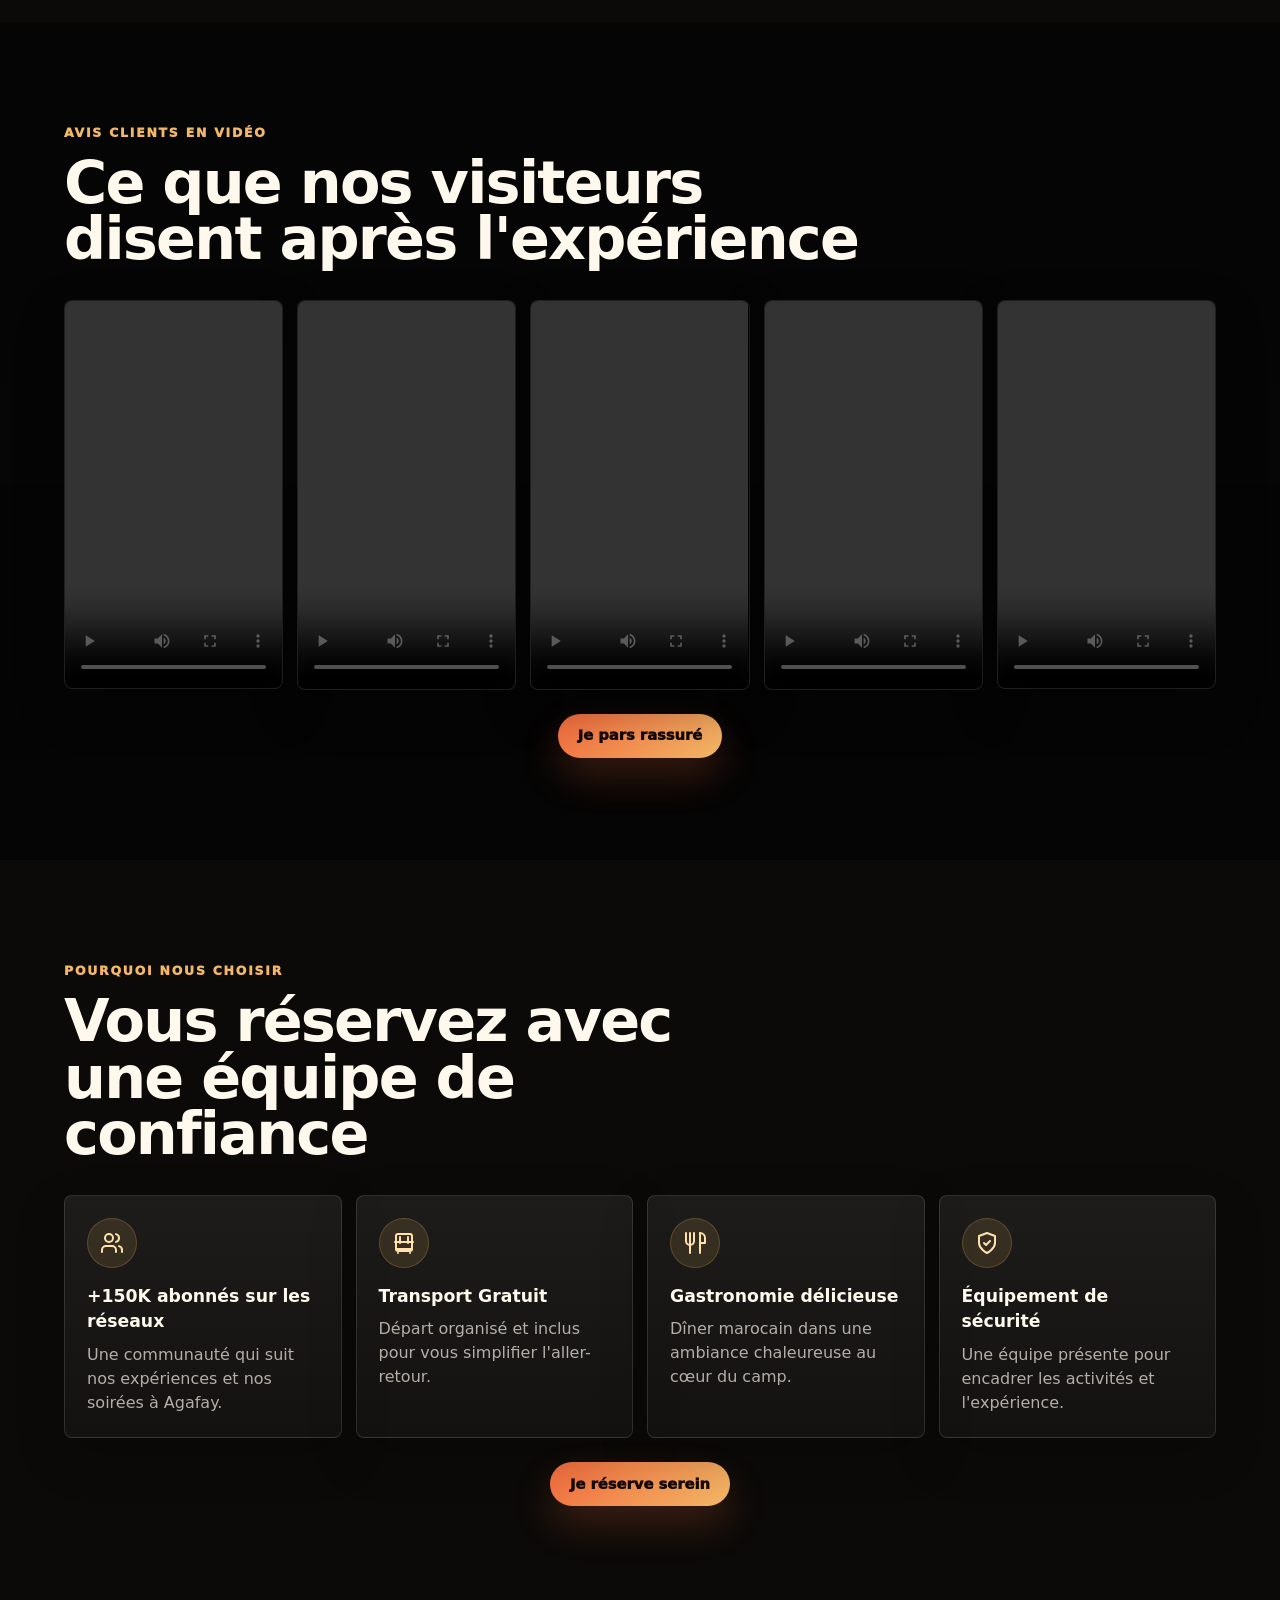
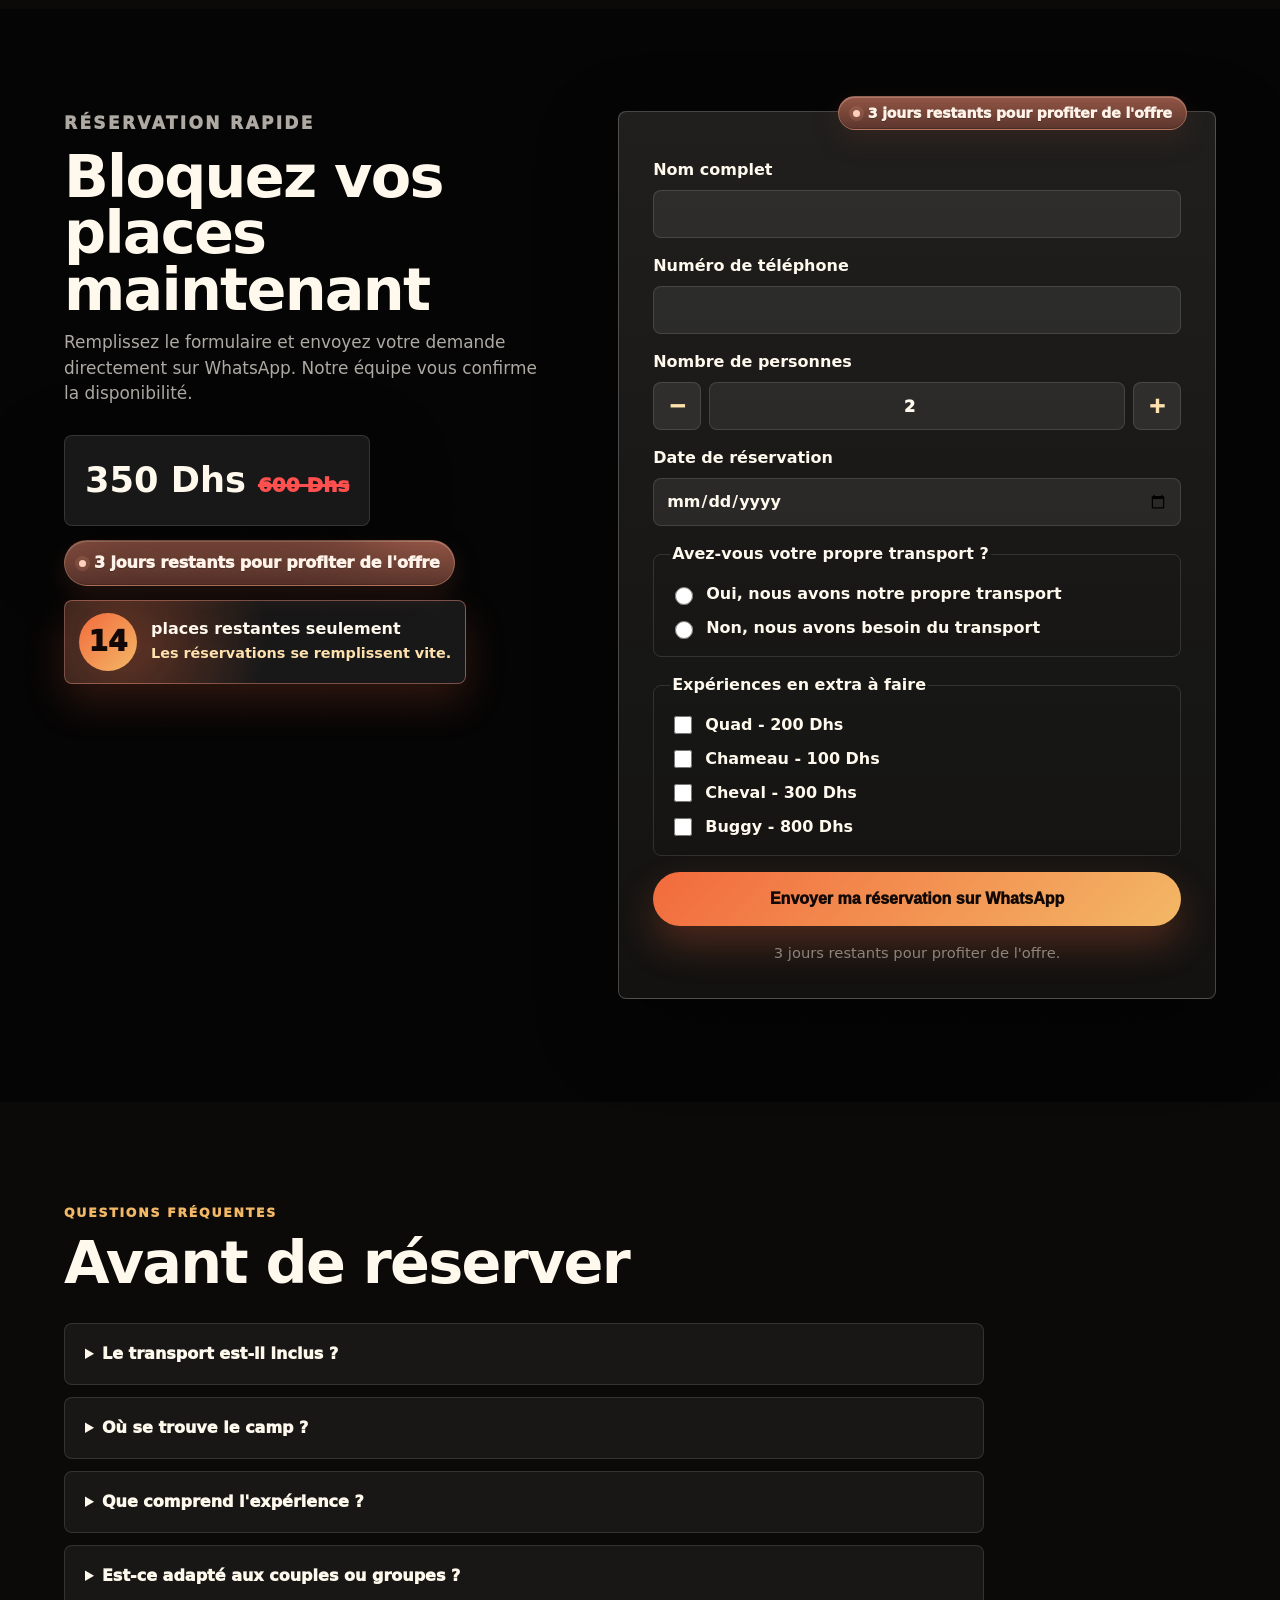
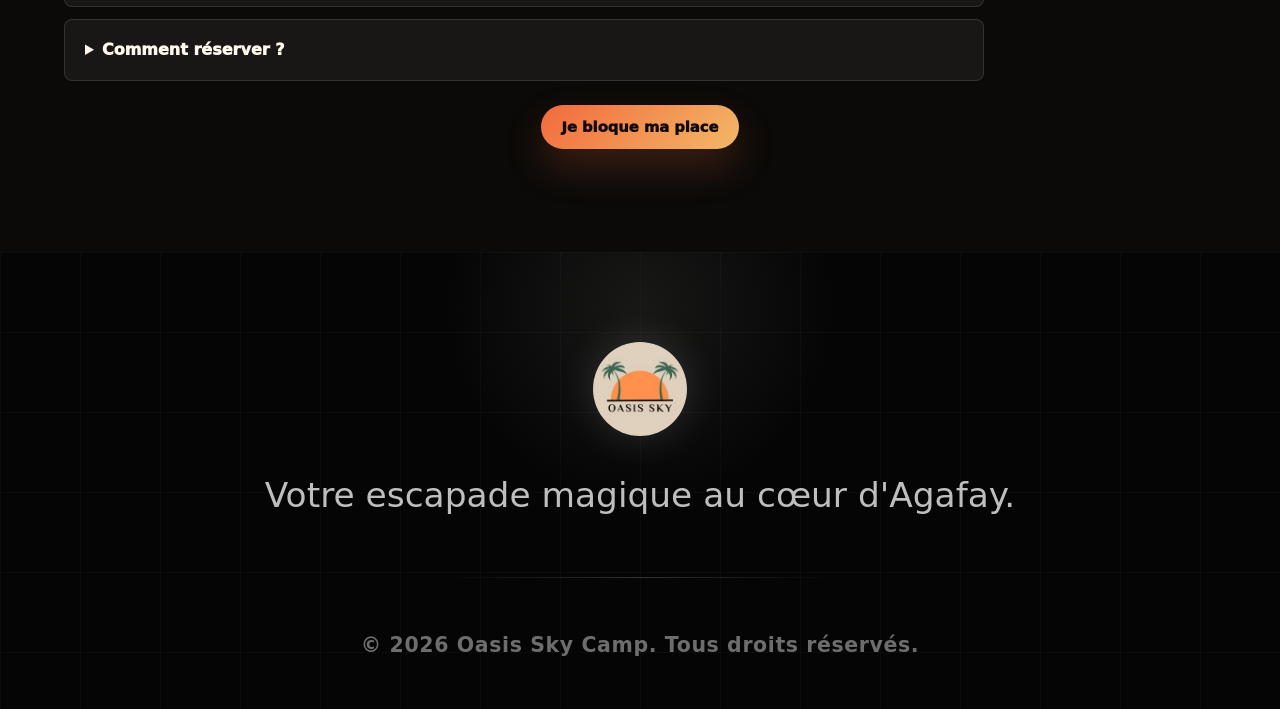
==== commit c1293895: "Add files via upload" ====
--- a/index.html
+++ b/index.html
@@ -6,7 +6,7 @@
     <title>Oasis Sky Camp Agafay | Offre irrésistible à 350 Dhs</title>
     <meta
       name="description"
-      content="Réservez l'offre irrésistible Oasis Sky Camp Agafay: transport gratuit, thé et boissons, spectacle Hmada, dîner, spectacle de feu, spectacle privé Gnawa offert et accès piscine offert à 350 Dhs par personne."
+      content="Réservez l'offre irrésistible Oasis Sky Camp Agafay: Transport Gratuit, thé et boissons, spectacle Hmada, dîner, spectacle de feu, Private Gnawa Show Gratuit et Accès Piscine Gratuit à 350 Dhs par personne."
     />
     <link rel="stylesheet" href="styles.css" />
   </head>
@@ -58,8 +58,8 @@
               <li>Spectacle Hmada</li>
               <li>Dîner</li>
               <li>Spectacle de feu</li>
-              <li class="is-free">Spectacle privé Gnawa offert</li>
-              <li class="is-free">Accès piscine offert</li>
+              <li class="is-free">Private Gnawa Show Gratuit</li>
+              <li class="is-free">Accès Piscine Gratuit</li>
             </ul>
             <div class="deadline-proof" aria-label="Durée limitée de l'offre">
               3 jours restants pour profiter de l'offre
@@ -94,7 +94,7 @@
         </div>
         <div>
           <strong>Bonus offert</strong>
-          <span>Gnawa privé + piscine</span>
+          <span>Private Gnawa Show + piscine</span>
           <p class="live-proof strip-proof" aria-label="Preuve sociale en direct">
             <span aria-hidden="true"></span>
             24 personnes consultent cette offre en ce moment
@@ -186,8 +186,8 @@
           <span>Spectacle Hmada</span>
           <span>Dîner</span>
           <span>Spectacle de feu</span>
-          <span class="is-free">Spectacle privé Gnawa offert</span>
-          <span class="is-free">Accès piscine offert</span>
+          <span class="is-free">Private Gnawa Show Gratuit</span>
+          <span class="is-free">Accès Piscine Gratuit</span>
         </div>
         <div class="value-breakdown" aria-label="Valeur réelle de l'offre">
           <div class="value-heading">
@@ -204,11 +204,11 @@
               <strong>300 Dhs</strong>
             </div>
             <div class="value-row is-free">
-              <span>Spectacle privé Gnawa</span>
+              <span>Private Gnawa Show</span>
               <strong><del>200 Dhs</del> Offert</strong>
             </div>
             <div class="value-row is-free">
-              <span>Accès piscine</span>
+              <span>Accès Piscine</span>
               <strong><del>150 Dhs</del> Offert</strong>
             </div>
           </div>
@@ -319,7 +319,7 @@
         <form
           class="booking-form"
           id="booking-form"
-          action="https://wa.me/212624677610"
+          action="https://wa.me/212623164930"
           method="get"
           target="_blank"
         >
@@ -467,7 +467,7 @@
     <a
       class="whatsapp-sticky"
       id="whatsapp-sticky"
-      href="https://wa.me/212624677610?text=Bonjour%20Oasis%20Sky%20Camp%2C%20je%20viens%20de%20l'offre%20Oasis%20Sky%20Agafay%20%C3%A0%20350%20Dhs%20et%20je%20veux%20r%C3%A9server."
+      href="https://wa.me/212623164930?text=Bonjour%20Oasis%20Sky%20Camp%2C%20je%20viens%20de%20l'offre%20Oasis%20Sky%20Agafay%20%C3%A0%20350%20Dhs%20et%20je%20veux%20r%C3%A9server."
       aria-label="Réserver sur WhatsApp"
       target="_blank"
       rel="noopener noreferrer"
@@ -475,6 +475,6 @@
       WhatsApp
     </a>
 
-    <script src="script.js?v=20260610-thank-you"></script>
+    <script src="script.js?v=20260610-whatsapp-format"></script>
   </body>
 </html>
